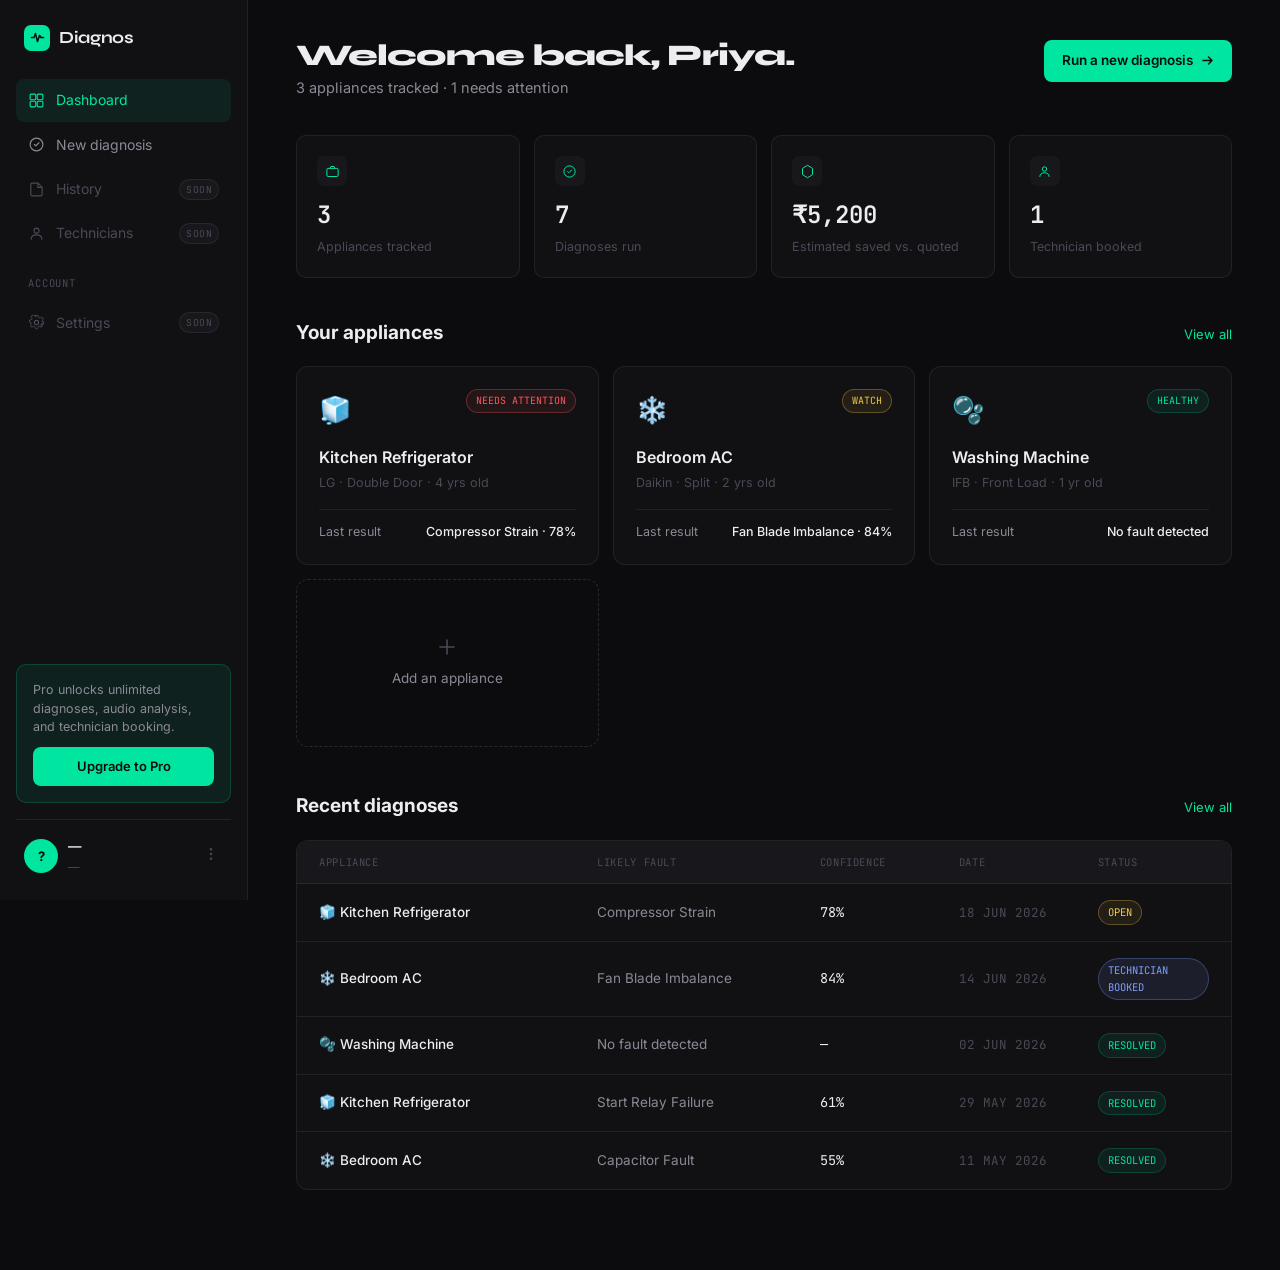
==== dashboard.html @ 05e7fd40 "Initial Commit" ====
<!DOCTYPE html>
<html lang="en">
<head>
<meta charset="UTF-8">
<meta name="viewport" content="width=device-width, initial-scale=1.0">
<title>Dashboard — Diagnos</title>
<link rel="preconnect" href="https://fonts.googleapis.com">
<link rel="preconnect" href="https://fonts.gstatic.com" crossorigin>
<link href="https://fonts.googleapis.com/css2?family=Syne:wght@600;700;800&family=Inter:wght@400;500;600&family=JetBrains+Mono:wght@400;500&display=swap" rel="stylesheet">
<style>
:root {
  --bg:        #0C0C0E;
  --surface:   #111114;
  --surface-2: #18181C;
  --border:    rgba(255,255,255,0.07);
  --border-2:  rgba(255,255,255,0.12);
  --text:      #EDEDF0;
  --muted:     #8A8A96;
  --dim:       #4A4A56;
  --accent:    #00E5A0;
  --accent-dim:#00E5A014;
  --accent-bdr:#00E5A030;
  --red:       #FF5757;
  --red-dim:   #FF575714;
  --yellow:    #F5C842;
  --yellow-dim:#F5C84214;
  --ff-display: 'Syne', sans-serif;
  --ff-body:    'Inter', sans-serif;
  --ff-mono:    'JetBrains Mono', monospace;
  --ease: cubic-bezier(0.16, 1, 0.3, 1);
}
*, *::before, *::after { margin: 0; padding: 0; box-sizing: border-box; }
body {
  background: var(--bg);
  color: var(--text);
  font-family: var(--ff-body);
  font-size: 16px;
  line-height: 1.6;
  -webkit-font-smoothing: antialiased;
}
a { color: inherit; text-decoration: none; }
button { cursor: pointer; font-family: inherit; border: none; background: none; }

:focus-visible { outline: 2px solid var(--accent); outline-offset: 3px; border-radius: 4px; }

.display { font-family: var(--ff-display); font-weight: 800; letter-spacing: -0.03em; line-height: 1.0; }
.mono { font-family: var(--ff-mono); }

.btn {
  display: inline-flex; align-items: center; gap: 8px;
  padding: 10px 18px; border-radius: 8px; font-size: 13.5px; font-weight: 600;
  transition: all 0.18s ease; white-space: nowrap;
}
.btn svg { flex-shrink: 0; transition: transform 0.18s ease; }
.btn:hover svg { transform: translateX(2px); }
.btn-primary { background: var(--accent); color: #060E09; }
.btn-primary:hover { background: #19FFAD; transform: translateY(-1px); box-shadow: 0 6px 24px rgba(0,229,160,0.28); }
.btn-secondary { background: transparent; color: var(--muted); border: 1px solid var(--border-2); }
.btn-secondary:hover { color: var(--text); border-color: rgba(255,255,255,0.22); }
.btn-ghost { color: var(--muted); padding: 8px 10px; }
.btn-ghost:hover { color: var(--text); }

/* ─── APP SHELL ──────────────────────────────────────────── */
.shell { display: flex; min-height: 100vh; }

.sidebar {
  width: 248px;
  flex-shrink: 0;
  background: var(--surface);
  border-right: 1px solid var(--border);
  display: flex;
  flex-direction: column;
  position: fixed;
  top: 0; bottom: 0; left: 0;
  padding: 24px 16px;
}

.sb-logo {
  display: flex; align-items: center; gap: 9px;
  font-family: var(--ff-display); font-size: 17px; font-weight: 700; letter-spacing: -0.02em;
  padding: 0 8px 28px;
}
.sb-logo-mark { width: 26px; height: 26px; background: var(--accent); border-radius: 7px; display: flex; align-items: center; justify-content: center; }
.sb-logo-mark svg { width: 15px; height: 15px; }

.sb-nav { display: flex; flex-direction: column; gap: 2px; flex: 1; }
.sb-link {
  display: flex; align-items: center; gap: 11px;
  padding: 10px 12px; border-radius: 8px;
  font-size: 14px; color: var(--muted);
  transition: background 0.15s ease, color 0.15s ease;
}
.sb-link svg { width: 17px; height: 17px; flex-shrink: 0; }
.sb-link:hover { background: var(--surface-2); color: var(--text); }
.sb-link.active { background: var(--accent-dim); color: var(--accent); }
.sb-link.disabled {
  color: var(--dim);
  cursor: default;
  pointer-events: none;
}
.sb-link.disabled:hover { background: none; color: var(--dim); }
.sb-link-soon {
  font-family: var(--ff-mono);
  font-size: 9.5px;
  letter-spacing: 0.05em;
  color: var(--dim);
  background: var(--surface-2);
  border: 1px solid var(--border);
  padding: 2px 6px;
  border-radius: 100px;
  margin-left: auto;
}

.sb-section-label {
  font-family: var(--ff-mono); font-size: 10.5px; letter-spacing: 0.08em; text-transform: uppercase;
  color: var(--dim); padding: 18px 12px 8px;
}

.sb-cta {
  background: var(--accent-dim);
  border: 1px solid var(--accent-bdr);
  border-radius: 10px;
  padding: 16px;
  margin-top: 12px;
}
.sb-cta p { font-size: 12.5px; color: var(--muted); margin-bottom: 10px; line-height: 1.5; }
.sb-cta .btn { width: 100%; justify-content: center; padding: 9px; font-size: 13px; }

.sb-user {
  display: flex; align-items: center; gap: 10px;
  padding: 12px 8px 0;
  border-top: 1px solid var(--border);
  margin-top: 16px;
  padding-top: 16px;
}
.sb-avatar {
  width: 34px; height: 34px; border-radius: 50%; background: var(--accent);
  display: flex; align-items: center; justify-content: center;
  font-size: 13px; font-weight: 700; color: #060E09; flex-shrink: 0;
}
.sb-user-name { font-size: 13.5px; font-weight: 600; }
.sb-user-email { font-size: 11.5px; color: var(--dim); }
.sb-user-menu-wrap { position: relative; margin-left: auto; }
.sb-user-menu-btn { color: var(--dim); padding: 4px; border-radius: 6px; transition: background 0.15s ease, color 0.15s ease; }
.sb-user-menu-btn:hover { background: var(--surface-2); color: var(--text); }

.sb-user-menu {
  position: absolute;
  bottom: calc(100% + 8px);
  right: 0;
  min-width: 160px;
  background: var(--surface-2);
  border: 1px solid var(--border-2);
  border-radius: 10px;
  padding: 6px;
  box-shadow: 0 12px 32px rgba(0,0,0,0.4);
  display: none;
  flex-direction: column;
  gap: 2px;
  z-index: 60;
}
.sb-user-menu.open { display: flex; }

.sb-user-menu-item {
  display: flex;
  align-items: center;
  width: 100%;
  text-align: left;
  font-size: 13.5px;
  color: var(--text);
  padding: 9px 10px;
  border-radius: 7px;
  transition: background 0.15s ease;
}
.sb-user-menu-item:not(.disabled):hover { background: var(--surface); }
.sb-user-menu-item.disabled {
  color: var(--dim);
  cursor: default;
  pointer-events: none;
}

/* ─── MAIN CONTENT ───────────────────────────────────────── */
.main {
  margin-left: 248px;
  flex: 1;
  padding: 40px 48px 80px;
  max-width: 1180px;
}

.page-head {
  display: flex;
  justify-content: space-between;
  align-items: flex-start;
  margin-bottom: 36px;
  flex-wrap: wrap;
  gap: 16px;
}
.page-head h1 { font-size: 30px; margin-bottom: 6px; }
.page-head p { font-size: 14.5px; color: var(--muted); }

/* ─── STATS ROW ──────────────────────────────────────────── */
.stat-row {
  display: grid;
  grid-template-columns: repeat(4, 1fr);
  gap: 14px;
  margin-bottom: 40px;
}
.stat-card {
  background: var(--surface);
  border: 1px solid var(--border);
  border-radius: 10px;
  padding: 20px;
}
.stat-card-top { display: flex; justify-content: space-between; align-items: center; margin-bottom: 10px; }
.stat-card-icon { width: 30px; height: 30px; border-radius: 7px; background: var(--surface-2); display: flex; align-items: center; justify-content: center; color: var(--accent); }
.stat-num { font-family: var(--ff-mono); font-size: 24px; font-weight: 600; }
.stat-label { font-size: 12.5px; color: var(--dim); margin-top: 2px; }

/* ─── SECTION ─────────────────────────────────────────────── */
.section-row { display: flex; justify-content: space-between; align-items: baseline; margin-bottom: 18px; }
.section-row h2 { font-size: 19px; font-weight: 700; }
.section-link { font-size: 13px; color: var(--accent); }
.section-link:hover { text-decoration: underline; }

.appliance-grid {
  display: grid;
  grid-template-columns: repeat(3, 1fr);
  gap: 14px;
  margin-bottom: 44px;
}

.appliance-card {
  background: var(--surface);
  border: 1px solid var(--border);
  border-radius: 12px;
  padding: 22px;
  transition: border-color 0.18s ease, transform 0.18s ease;
  cursor: pointer;
}
.appliance-card:hover { border-color: var(--border-2); transform: translateY(-2px); }

.appliance-card-top { display: flex; justify-content: space-between; align-items: flex-start; margin-bottom: 14px; }
.appliance-icon { font-size: 26px; }
.health-pill {
  font-family: var(--ff-mono);
  font-size: 10px;
  padding: 3px 9px;
  border-radius: 100px;
  white-space: nowrap;
}
.health-good { background: var(--accent-dim); color: var(--accent); border: 1px solid var(--accent-bdr); }
.health-watch { background: var(--yellow-dim); color: var(--yellow); border: 1px solid rgba(245,200,66,0.3); }
.health-attn { background: var(--red-dim); color: var(--red); border: 1px solid rgba(255,87,87,0.3); }

.appliance-name { font-size: 16px; font-weight: 600; margin-bottom: 3px; }
.appliance-meta { font-size: 12.5px; color: var(--dim); margin-bottom: 16px; }

.appliance-last {
  font-size: 12.5px;
  color: var(--muted);
  border-top: 1px solid var(--border);
  padding-top: 12px;
  display: flex;
  justify-content: space-between;
}
.appliance-last strong { color: var(--text); font-weight: 500; }

.add-appliance-card {
  background: transparent;
  border: 1.5px dashed var(--border-2);
  border-radius: 12px;
  padding: 22px;
  display: flex;
  flex-direction: column;
  align-items: center;
  justify-content: center;
  text-align: center;
  gap: 10px;
  min-height: 168px;
  transition: border-color 0.18s ease, background 0.18s ease;
}
.add-appliance-card:hover { border-color: var(--accent-bdr); background: var(--accent-dim); }
.add-appliance-card svg { color: var(--dim); }
.add-appliance-card:hover svg { color: var(--accent); }
.add-appliance-card span { font-size: 13.5px; color: var(--muted); }

/* ─── HISTORY TABLE ──────────────────────────────────────── */
.history-table {
  background: var(--surface);
  border: 1px solid var(--border);
  border-radius: 12px;
  overflow: hidden;
}
.history-row {
  display: grid;
  grid-template-columns: 2fr 1.6fr 1fr 1fr 0.8fr;
  align-items: center;
  padding: 16px 22px;
  border-bottom: 1px solid var(--border);
  font-size: 13.5px;
  transition: background 0.15s ease;
}
.history-row:last-child { border-bottom: none; }
.history-row.head {
  font-family: var(--ff-mono);
  font-size: 10.5px;
  letter-spacing: 0.06em;
  text-transform: uppercase;
  color: var(--dim);
  background: var(--surface-2);
  padding: 13px 22px;
}
.history-row:not(.head):hover { background: var(--surface-2); }

.hist-appliance { display: flex; align-items: center; gap: 10px; font-weight: 500; }
.hist-fault { color: var(--muted); }
.hist-conf { font-family: var(--ff-mono); color: var(--text); }
.hist-date { color: var(--dim); font-family: var(--ff-mono); font-size: 12.5px; }
.hist-status {
  font-family: var(--ff-mono);
  font-size: 10.5px;
  padding: 3px 9px;
  border-radius: 100px;
  width: fit-content;
}
.status-resolved { background: var(--accent-dim); color: var(--accent); border: 1px solid var(--accent-bdr); }
.status-booked { background: rgba(124,158,255,0.1); color: #7C9EFF; border: 1px solid rgba(124,158,255,0.3); }
.status-open { background: var(--yellow-dim); color: var(--yellow); border: 1px solid rgba(245,200,66,0.3); }

@media (max-width: 1000px) {
  .stat-row { grid-template-columns: repeat(2, 1fr); }
  .appliance-grid { grid-template-columns: repeat(2, 1fr); }
}
@media (max-width: 760px) {
  .sidebar { display: none; }
  .main { margin-left: 0; padding: 28px 20px 60px; }
  .stat-row { grid-template-columns: 1fr 1fr; }
  .appliance-grid { grid-template-columns: 1fr; }
  .history-row { grid-template-columns: 1.6fr 1fr 0.8fr; }
  .history-row .hist-conf, .history-row .hist-date { display: none; }
}
</style>
</head>
<body>
<script src="auth.js"></script>
<script>DiagnosAuth.requireSignIn('dashboard.html');</script>

<div class="shell">

  <aside class="sidebar">
    <div class="sb-logo">
      <div class="sb-logo-mark" aria-hidden="true">
        <svg viewBox="0 0 22 22" fill="none"><path d="M2 11L6 11L8 5L11 17L14 8L16 11L20 11" stroke="#060E09" stroke-width="2.2" stroke-linecap="round" stroke-linejoin="round"/></svg>
      </div>
      Diagnos
    </div>

    <nav class="sb-nav">
      <a href="dashboard.html" class="sb-link active">
        <svg viewBox="0 0 24 24" fill="none"><rect x="3" y="3" width="8" height="8" rx="1.5" stroke="currentColor" stroke-width="1.6"/><rect x="13" y="3" width="8" height="8" rx="1.5" stroke="currentColor" stroke-width="1.6"/><rect x="3" y="13" width="8" height="8" rx="1.5" stroke="currentColor" stroke-width="1.6"/><rect x="13" y="13" width="8" height="8" rx="1.5" stroke="currentColor" stroke-width="1.6"/></svg>
        Dashboard
      </a>
      <a href="diagnosis.html" class="sb-link">
        <svg viewBox="0 0 24 24" fill="none"><path d="M9 12L11 14L15.5 9.5" stroke="currentColor" stroke-width="1.6" stroke-linecap="round" stroke-linejoin="round"/><circle cx="12" cy="12" r="9" stroke="currentColor" stroke-width="1.6"/></svg>
        New diagnosis
      </a>
      <span class="sb-link disabled" aria-disabled="true">
        <svg viewBox="0 0 24 24" fill="none"><path d="M4 19V5a2 2 0 0 1 2-2h8l6 6v10a2 2 0 0 1-2 2H6a2 2 0 0 1-2-2Z" stroke="currentColor" stroke-width="1.6"/><path d="M14 3v6h6" stroke="currentColor" stroke-width="1.6"/></svg>
        History
        <span class="sb-link-soon">SOON</span>
      </span>
      <span class="sb-link disabled" aria-disabled="true">
        <svg viewBox="0 0 24 24" fill="none"><circle cx="12" cy="8" r="3.5" stroke="currentColor" stroke-width="1.6"/><path d="M4.5 20c0-3.5 3-6 7.5-6s7.5 2.5 7.5 6" stroke="currentColor" stroke-width="1.6" stroke-linecap="round"/></svg>
        Technicians
        <span class="sb-link-soon">SOON</span>
      </span>

      <div class="sb-section-label">Account</div>
      <span class="sb-link disabled" aria-disabled="true">
        <svg viewBox="0 0 24 24" fill="none"><circle cx="12" cy="12" r="3" stroke="currentColor" stroke-width="1.6"/><path d="M19.4 13a1.65 1.65 0 0 0 .33 1.82l.06.06a2 2 0 1 1-2.83 2.83l-.06-.06a1.65 1.65 0 0 0-1.82-.33 1.65 1.65 0 0 0-1 1.51V19a2 2 0 1 1-4 0v-.09a1.65 1.65 0 0 0-1.08-1.51 1.65 1.65 0 0 0-1.82.33l-.06.06a2 2 0 1 1-2.83-2.83l.06-.06a1.65 1.65 0 0 0 .33-1.82 1.65 1.65 0 0 0-1.51-1H4a2 2 0 1 1 0-4h.09a1.65 1.65 0 0 0 1.51-1.08 1.65 1.65 0 0 0-.33-1.82l-.06-.06a2 2 0 1 1 2.83-2.83l.06.06a1.65 1.65 0 0 0 1.82.33H10a1.65 1.65 0 0 0 1-1.51V4a2 2 0 1 1 4 0v.09a1.65 1.65 0 0 0 1 1.51 1.65 1.65 0 0 0 1.82-.33l.06-.06a2 2 0 1 1 2.83 2.83l-.06.06a1.65 1.65 0 0 0-.33 1.82V10a1.65 1.65 0 0 0 1.51 1H20a2 2 0 1 1 0 4h-.09a1.65 1.65 0 0 0-1.51 1Z" stroke="currentColor" stroke-width="1.4"/></svg>
        Settings
        <span class="sb-link-soon">SOON</span>
      </span>
    </nav>

    <div class="sb-cta">
      <p>Pro unlocks unlimited diagnoses, audio analysis, and technician booking.</p>
      <a href="index.html#pricing" class="btn btn-primary">Upgrade to Pro</a>
    </div>

    <div class="sb-user">
      <div class="sb-avatar" id="sbAvatar">?</div>
      <div>
        <div class="sb-user-name" id="sbUserName">—</div>
        <div class="sb-user-email" id="sbUserEmail">—</div>
      </div>
      <div class="sb-user-menu-wrap">
        <button class="sb-user-menu-btn" id="userMenuBtn" aria-label="Account menu" aria-expanded="false" aria-haspopup="true">
          <svg width="16" height="16" viewBox="0 0 16 16" fill="none"><circle cx="8" cy="3.2" r="1.2" fill="currentColor"/><circle cx="8" cy="8" r="1.2" fill="currentColor"/><circle cx="8" cy="12.8" r="1.2" fill="currentColor"/></svg>
        </button>
        <div class="sb-user-menu" id="userMenu" role="menu">
          <span class="sb-user-menu-item disabled" role="menuitem" aria-disabled="true">
            Settings
            <span class="sb-link-soon">SOON</span>
          </span>
          <button type="button" class="sb-user-menu-item" id="signOutBtn" role="menuitem">Sign out</button>
        </div>
      </div>
    </div>
  </aside>

  <main class="main">

    <div class="page-head">
      <div>
        <h1 class="display">Welcome back, Priya.</h1>
        <p>3 appliances tracked · 1 needs attention</p>
      </div>
      <a href="diagnosis.html" class="btn btn-primary">
        Run a new diagnosis
        <svg width="13" height="13" viewBox="0 0 13 13" fill="none" aria-hidden="true"><path d="M2 6.5H11M11 6.5L7.5 3M11 6.5L7.5 10" stroke="currentColor" stroke-width="1.5" stroke-linecap="round" stroke-linejoin="round"/></svg>
      </a>
    </div>

    <div class="stat-row">
      <div class="stat-card">
        <div class="stat-card-top">
          <div class="stat-card-icon">
            <svg width="15" height="15" viewBox="0 0 24 24" fill="none"><rect x="3" y="7" width="18" height="13" rx="2" stroke="currentColor" stroke-width="1.6"/><path d="M8 7L9.5 4H14.5L16 7" stroke="currentColor" stroke-width="1.6" stroke-linecap="round"/></svg>
          </div>
        </div>
        <div class="stat-num mono">3</div>
        <div class="stat-label">Appliances tracked</div>
      </div>
      <div class="stat-card">
        <div class="stat-card-top">
          <div class="stat-card-icon">
            <svg width="15" height="15" viewBox="0 0 24 24" fill="none"><path d="M9 12L11 14L15.5 9.5" stroke="currentColor" stroke-width="1.6" stroke-linecap="round" stroke-linejoin="round"/><circle cx="12" cy="12" r="9" stroke="currentColor" stroke-width="1.6"/></svg>
          </div>
        </div>
        <div class="stat-num mono">7</div>
        <div class="stat-label">Diagnoses run</div>
      </div>
      <div class="stat-card">
        <div class="stat-card-top">
          <div class="stat-card-icon">
            <svg width="15" height="15" viewBox="0 0 24 24" fill="none"><path d="M12 2L4 7v10l8 5 8-5V7l-8-5Z" stroke="currentColor" stroke-width="1.6" stroke-linejoin="round"/></svg>
          </div>
        </div>
        <div class="stat-num mono">₹5,200</div>
        <div class="stat-label">Estimated saved vs. quoted</div>
      </div>
      <div class="stat-card">
        <div class="stat-card-top">
          <div class="stat-card-icon">
            <svg width="15" height="15" viewBox="0 0 24 24" fill="none"><circle cx="12" cy="8" r="3.5" stroke="currentColor" stroke-width="1.6"/><path d="M4.5 20c0-3.5 3-6 7.5-6s7.5 2.5 7.5 6" stroke="currentColor" stroke-width="1.6" stroke-linecap="round"/></svg>
          </div>
        </div>
        <div class="stat-num mono">1</div>
        <div class="stat-label">Technician booked</div>
      </div>
    </div>

    <div class="section-row">
      <h2>Your appliances</h2>
      <a href="#" class="section-link">View all</a>
    </div>
    <div class="appliance-grid">

      <div class="appliance-card" data-link="diagnosis.html">
        <div class="appliance-card-top">
          <span class="appliance-icon">🧊</span>
          <span class="health-pill health-attn">NEEDS ATTENTION</span>
        </div>
        <div class="appliance-name">Kitchen Refrigerator</div>
        <div class="appliance-meta">LG · Double Door · 4 yrs old</div>
        <div class="appliance-last">
          <span>Last result</span>
          <strong>Compressor Strain · 78%</strong>
        </div>
      </div>

      <div class="appliance-card" data-link="diagnosis.html">
        <div class="appliance-card-top">
          <span class="appliance-icon">❄️</span>
          <span class="health-pill health-watch">WATCH</span>
        </div>
        <div class="appliance-name">Bedroom AC</div>
        <div class="appliance-meta">Daikin · Split · 2 yrs old</div>
        <div class="appliance-last">
          <span>Last result</span>
          <strong>Fan Blade Imbalance · 84%</strong>
        </div>
      </div>

      <div class="appliance-card" data-link="diagnosis.html">
        <div class="appliance-card-top">
          <span class="appliance-icon">🫧</span>
          <span class="health-pill health-good">HEALTHY</span>
        </div>
        <div class="appliance-name">Washing Machine</div>
        <div class="appliance-meta">IFB · Front Load · 1 yr old</div>
        <div class="appliance-last">
          <span>Last result</span>
          <strong>No fault detected</strong>
        </div>
      </div>

      <a href="diagnosis.html" class="add-appliance-card" style="text-decoration:none;">
        <svg width="22" height="22" viewBox="0 0 22 22" fill="none"><path d="M11 4V18M4 11H18" stroke="currentColor" stroke-width="1.6" stroke-linecap="round"/></svg>
        <span>Add an appliance</span>
      </a>

    </div>

    <div class="section-row">
      <h2>Recent diagnoses</h2>
      <a href="#" class="section-link">View all</a>
    </div>

    <div class="history-table">
      <div class="history-row head">
        <span>Appliance</span>
        <span>Likely fault</span>
        <span>Confidence</span>
        <span>Date</span>
        <span>Status</span>
      </div>

      <div class="history-row">
        <span class="hist-appliance">🧊 Kitchen Refrigerator</span>
        <span class="hist-fault">Compressor Strain</span>
        <span class="hist-conf">78%</span>
        <span class="hist-date">18 JUN 2026</span>
        <span class="hist-status status-open">OPEN</span>
      </div>
      <div class="history-row">
        <span class="hist-appliance">❄️ Bedroom AC</span>
        <span class="hist-fault">Fan Blade Imbalance</span>
        <span class="hist-conf">84%</span>
        <span class="hist-date">14 JUN 2026</span>
        <span class="hist-status status-booked">TECHNICIAN BOOKED</span>
      </div>
      <div class="history-row">
        <span class="hist-appliance">🫧 Washing Machine</span>
        <span class="hist-fault">No fault detected</span>
        <span class="hist-conf">—</span>
        <span class="hist-date">02 JUN 2026</span>
        <span class="hist-status status-resolved">RESOLVED</span>
      </div>
      <div class="history-row">
        <span class="hist-appliance">🧊 Kitchen Refrigerator</span>
        <span class="hist-fault">Start Relay Failure</span>
        <span class="hist-conf">61%</span>
        <span class="hist-date">29 MAY 2026</span>
        <span class="hist-status status-resolved">RESOLVED</span>
      </div>
      <div class="history-row">
        <span class="hist-appliance">❄️ Bedroom AC</span>
        <span class="hist-fault">Capacitor Fault</span>
        <span class="hist-conf">55%</span>
        <span class="hist-date">11 MAY 2026</span>
        <span class="hist-status status-resolved">RESOLVED</span>
      </div>
    </div>

  </main>

</div>

<script>
'use strict';
document.querySelectorAll('.appliance-card[data-link]').forEach(card => {
  card.addEventListener('click', () => { window.location.href = card.dataset.link; });
});

// Account menu dropdown
const userMenuBtn = document.getElementById('userMenuBtn');
const userMenu = document.getElementById('userMenu');

function closeUserMenu() {
  userMenu.classList.remove('open');
  userMenuBtn.setAttribute('aria-expanded', 'false');
}

userMenuBtn.addEventListener('click', (e) => {
  e.stopPropagation();
  const isOpen = userMenu.classList.toggle('open');
  userMenuBtn.setAttribute('aria-expanded', isOpen ? 'true' : 'false');
});

document.addEventListener('click', (e) => {
  if (!userMenu.contains(e.target) && e.target !== userMenuBtn) {
    closeUserMenu();
  }
});

document.addEventListener('keydown', (e) => {
  if (e.key === 'Escape') closeUserMenu();
});

document.getElementById('signOutBtn').addEventListener('click', () => {
  DiagnosAuth.signOut();
  window.location.href = 'index.html';
});

// Populate the sidebar with the actual signed-in user (requireSignIn above
// already guarantees we have a token; this just reads the cached user info
// saved at sign-in time, so no extra API call is needed here).
(function populateUserInfo() {
  const user = DiagnosAuth.getUser();
  if (!user) return;
  const initials = (user.name || '?')
    .split(' ')
    .map(part => part[0])
    .join('')
    .slice(0, 2)
    .toUpperCase();
  document.getElementById('sbAvatar').textContent = initials || '?';
  document.getElementById('sbUserName').textContent = user.name || 'Account';
  document.getElementById('sbUserEmail').textContent = user.email || '';
})();
</script>

</body>
</html>
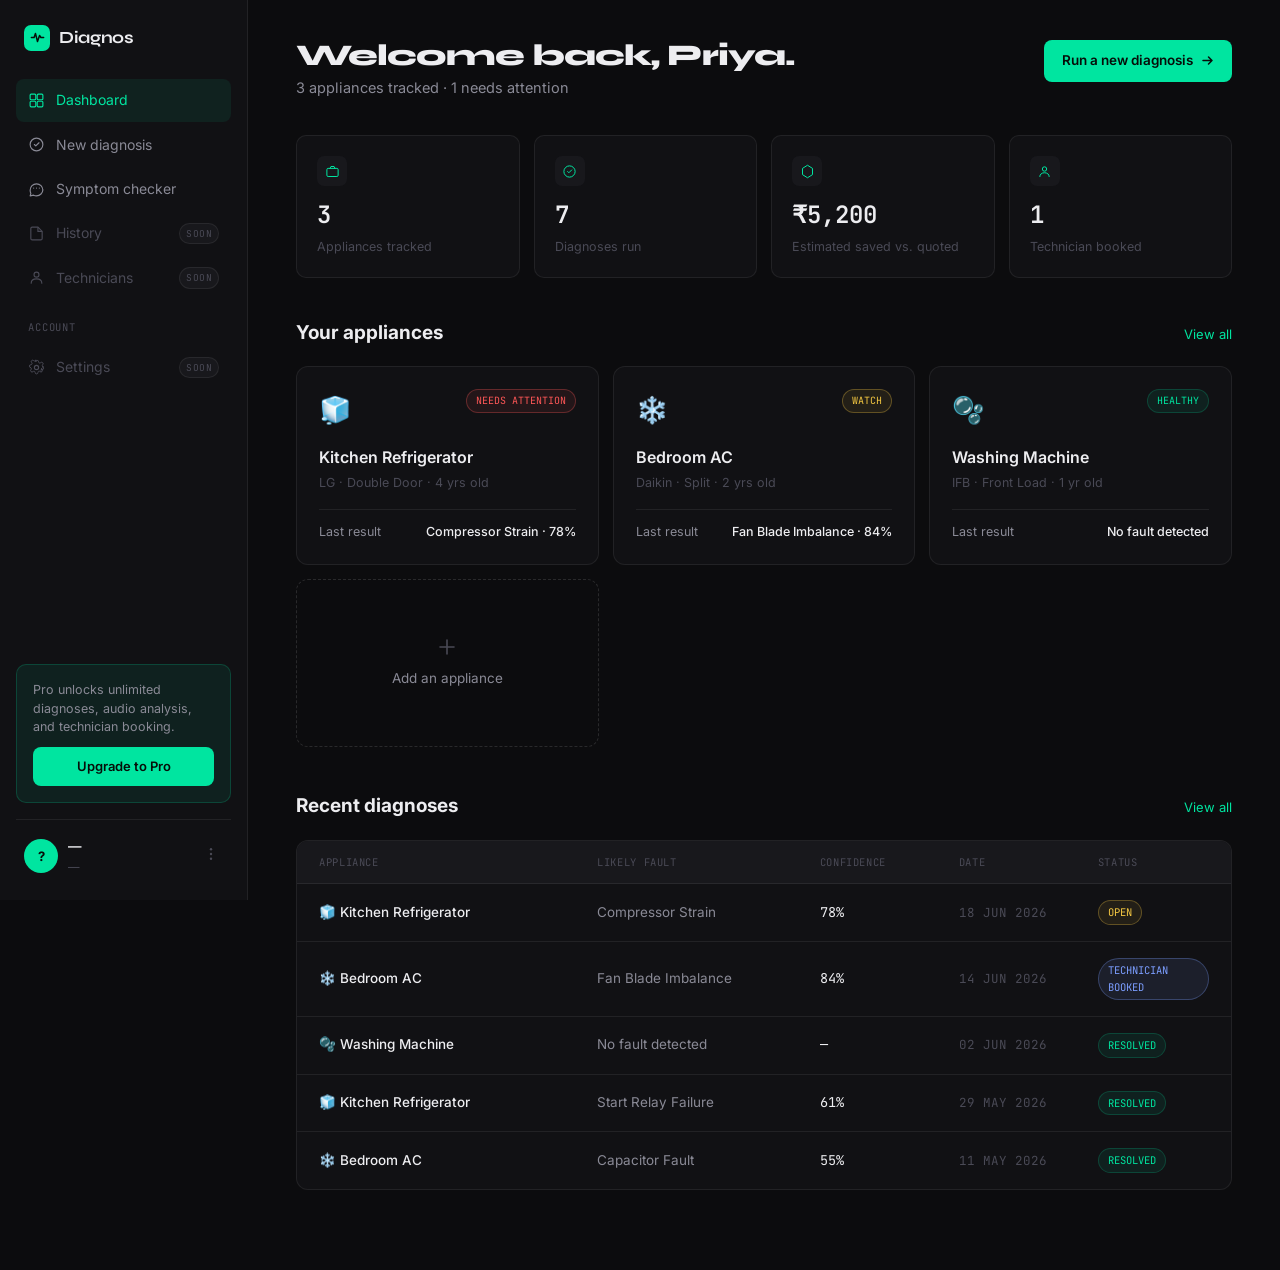
==== commit b373c24f: "symptom checker functionality added" ====
--- a/dashboard.html
+++ b/dashboard.html
@@ -364,6 +364,10 @@
         <svg viewBox="0 0 24 24" fill="none"><path d="M9 12L11 14L15.5 9.5" stroke="currentColor" stroke-width="1.6" stroke-linecap="round" stroke-linejoin="round"/><circle cx="12" cy="12" r="9" stroke="currentColor" stroke-width="1.6"/></svg>
         New diagnosis
       </a>
+      <a href="symptom-checker.html" class="sb-link">
+        <svg viewBox="0 0 24 24" fill="none"><path d="M8 10h.01M12 10h.01M16 10h.01M21 12c0 4.97-4.03 9-9 9-1.5 0-2.91-.37-4.15-1.02L3 21l1.05-3.5C3.38 16.2 3 14.65 3 13c0-4.97 4.03-9 9-9s9 4.03 9 9Z" stroke="currentColor" stroke-width="1.6" stroke-linecap="round" stroke-linejoin="round"/></svg>
+        Symptom checker
+      </a>
       <span class="sb-link disabled" aria-disabled="true">
         <svg viewBox="0 0 24 24" fill="none"><path d="M4 19V5a2 2 0 0 1 2-2h8l6 6v10a2 2 0 0 1-2 2H6a2 2 0 0 1-2-2Z" stroke="currentColor" stroke-width="1.6"/><path d="M14 3v6h6" stroke="currentColor" stroke-width="1.6"/></svg>
         History
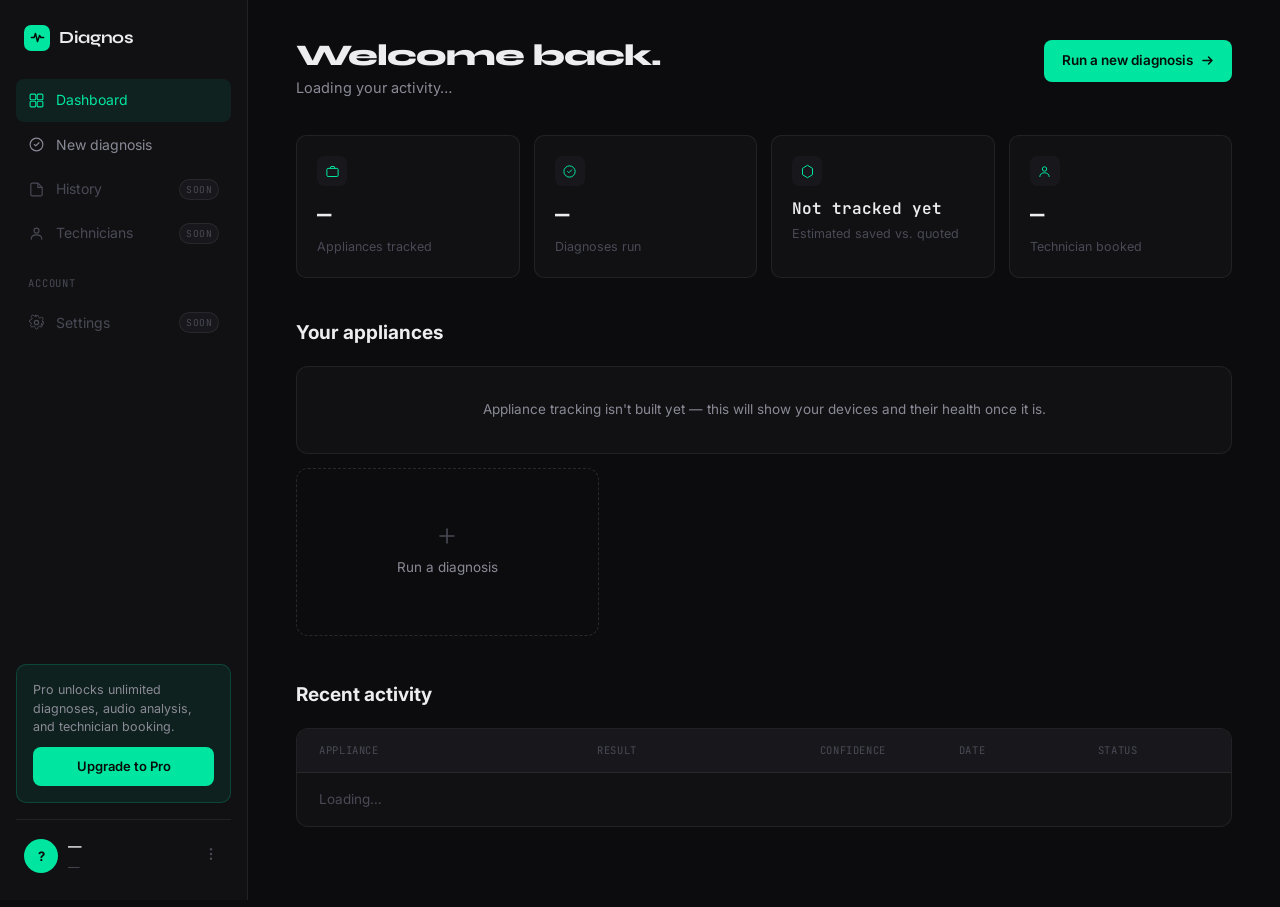
==== commit 4bf93d40: "fake data replaced with real wired dataa" ====
--- a/dashboard.html
+++ b/dashboard.html
@@ -364,10 +364,6 @@
         <svg viewBox="0 0 24 24" fill="none"><path d="M9 12L11 14L15.5 9.5" stroke="currentColor" stroke-width="1.6" stroke-linecap="round" stroke-linejoin="round"/><circle cx="12" cy="12" r="9" stroke="currentColor" stroke-width="1.6"/></svg>
         New diagnosis
       </a>
-      <a href="symptom-checker.html" class="sb-link">
-        <svg viewBox="0 0 24 24" fill="none"><path d="M8 10h.01M12 10h.01M16 10h.01M21 12c0 4.97-4.03 9-9 9-1.5 0-2.91-.37-4.15-1.02L3 21l1.05-3.5C3.38 16.2 3 14.65 3 13c0-4.97 4.03-9 9-9s9 4.03 9 9Z" stroke="currentColor" stroke-width="1.6" stroke-linecap="round" stroke-linejoin="round"/></svg>
-        Symptom checker
-      </a>
       <span class="sb-link disabled" aria-disabled="true">
         <svg viewBox="0 0 24 24" fill="none"><path d="M4 19V5a2 2 0 0 1 2-2h8l6 6v10a2 2 0 0 1-2 2H6a2 2 0 0 1-2-2Z" stroke="currentColor" stroke-width="1.6"/><path d="M14 3v6h6" stroke="currentColor" stroke-width="1.6"/></svg>
         History
@@ -417,8 +413,8 @@
 
     <div class="page-head">
       <div>
-        <h1 class="display">Welcome back, Priya.</h1>
-        <p>3 appliances tracked · 1 needs attention</p>
+        <h1 class="display" id="dashGreeting">Welcome back.</h1>
+        <p id="dashSubline">Loading your activity…</p>
       </div>
       <a href="diagnosis.html" class="btn btn-primary">
         Run a new diagnosis
@@ -433,7 +429,7 @@
             <svg width="15" height="15" viewBox="0 0 24 24" fill="none"><rect x="3" y="7" width="18" height="13" rx="2" stroke="currentColor" stroke-width="1.6"/><path d="M8 7L9.5 4H14.5L16 7" stroke="currentColor" stroke-width="1.6" stroke-linecap="round"/></svg>
           </div>
         </div>
-        <div class="stat-num mono">3</div>
+        <div class="stat-num mono" id="statAppliances">—</div>
         <div class="stat-label">Appliances tracked</div>
       </div>
       <div class="stat-card">
@@ -442,7 +438,7 @@
             <svg width="15" height="15" viewBox="0 0 24 24" fill="none"><path d="M9 12L11 14L15.5 9.5" stroke="currentColor" stroke-width="1.6" stroke-linecap="round" stroke-linejoin="round"/><circle cx="12" cy="12" r="9" stroke="currentColor" stroke-width="1.6"/></svg>
           </div>
         </div>
-        <div class="stat-num mono">7</div>
+        <div class="stat-num mono" id="statDiagnoses">—</div>
         <div class="stat-label">Diagnoses run</div>
       </div>
       <div class="stat-card">
@@ -451,7 +447,7 @@
             <svg width="15" height="15" viewBox="0 0 24 24" fill="none"><path d="M12 2L4 7v10l8 5 8-5V7l-8-5Z" stroke="currentColor" stroke-width="1.6" stroke-linejoin="round"/></svg>
           </div>
         </div>
-        <div class="stat-num mono">₹5,200</div>
+        <div class="stat-num mono" id="statSaved" style="font-size:16px;">Not tracked yet</div>
         <div class="stat-label">Estimated saved vs. quoted</div>
       </div>
       <div class="stat-card">
@@ -460,111 +456,43 @@
             <svg width="15" height="15" viewBox="0 0 24 24" fill="none"><circle cx="12" cy="8" r="3.5" stroke="currentColor" stroke-width="1.6"/><path d="M4.5 20c0-3.5 3-6 7.5-6s7.5 2.5 7.5 6" stroke="currentColor" stroke-width="1.6" stroke-linecap="round"/></svg>
           </div>
         </div>
-        <div class="stat-num mono">1</div>
+        <div class="stat-num mono" id="statBooked">—</div>
         <div class="stat-label">Technician booked</div>
       </div>
     </div>
 
     <div class="section-row">
       <h2>Your appliances</h2>
-      <a href="#" class="section-link">View all</a>
-    </div>
-    <div class="appliance-grid">
-
-      <div class="appliance-card" data-link="diagnosis.html">
-        <div class="appliance-card-top">
-          <span class="appliance-icon">🧊</span>
-          <span class="health-pill health-attn">NEEDS ATTENTION</span>
-        </div>
-        <div class="appliance-name">Kitchen Refrigerator</div>
-        <div class="appliance-meta">LG · Double Door · 4 yrs old</div>
-        <div class="appliance-last">
-          <span>Last result</span>
-          <strong>Compressor Strain · 78%</strong>
-        </div>
-      </div>
-
-      <div class="appliance-card" data-link="diagnosis.html">
-        <div class="appliance-card-top">
-          <span class="appliance-icon">❄️</span>
-          <span class="health-pill health-watch">WATCH</span>
-        </div>
-        <div class="appliance-name">Bedroom AC</div>
-        <div class="appliance-meta">Daikin · Split · 2 yrs old</div>
-        <div class="appliance-last">
-          <span>Last result</span>
-          <strong>Fan Blade Imbalance · 84%</strong>
-        </div>
-      </div>
-
-      <div class="appliance-card" data-link="diagnosis.html">
-        <div class="appliance-card-top">
-          <span class="appliance-icon">🫧</span>
-          <span class="health-pill health-good">HEALTHY</span>
-        </div>
-        <div class="appliance-name">Washing Machine</div>
-        <div class="appliance-meta">IFB · Front Load · 1 yr old</div>
-        <div class="appliance-last">
-          <span>Last result</span>
-          <strong>No fault detected</strong>
-        </div>
-      </div>
-
+    </div>
+    <div class="appliance-grid" id="applianceGrid">
+      <!-- Appliance tracking (Module 4) doesn't exist yet, so this always
+           shows the empty state below until that module is built — never
+           fake cards. -->
+      <div style="grid-column:1/-1;background:var(--surface);border:1px solid var(--border);border-radius:12px;padding:32px;text-align:center;color:var(--muted);font-size:13.5px;">
+        Appliance tracking isn't built yet — this will show your devices and their health once it is.
+      </div>
       <a href="diagnosis.html" class="add-appliance-card" style="text-decoration:none;">
         <svg width="22" height="22" viewBox="0 0 22 22" fill="none"><path d="M11 4V18M4 11H18" stroke="currentColor" stroke-width="1.6" stroke-linecap="round"/></svg>
-        <span>Add an appliance</span>
+        <span>Run a diagnosis</span>
       </a>
-
     </div>
 
     <div class="section-row">
-      <h2>Recent diagnoses</h2>
-      <a href="#" class="section-link">View all</a>
-    </div>
-
-    <div class="history-table">
+      <h2>Recent activity</h2>
+    </div>
+
+    <div class="history-table" id="historyTable">
       <div class="history-row head">
         <span>Appliance</span>
-        <span>Likely fault</span>
+        <span>Result</span>
         <span>Confidence</span>
         <span>Date</span>
         <span>Status</span>
       </div>
-
-      <div class="history-row">
-        <span class="hist-appliance">🧊 Kitchen Refrigerator</span>
-        <span class="hist-fault">Compressor Strain</span>
-        <span class="hist-conf">78%</span>
-        <span class="hist-date">18 JUN 2026</span>
-        <span class="hist-status status-open">OPEN</span>
-      </div>
-      <div class="history-row">
-        <span class="hist-appliance">❄️ Bedroom AC</span>
-        <span class="hist-fault">Fan Blade Imbalance</span>
-        <span class="hist-conf">84%</span>
-        <span class="hist-date">14 JUN 2026</span>
-        <span class="hist-status status-booked">TECHNICIAN BOOKED</span>
-      </div>
-      <div class="history-row">
-        <span class="hist-appliance">🫧 Washing Machine</span>
-        <span class="hist-fault">No fault detected</span>
-        <span class="hist-conf">—</span>
-        <span class="hist-date">02 JUN 2026</span>
-        <span class="hist-status status-resolved">RESOLVED</span>
-      </div>
-      <div class="history-row">
-        <span class="hist-appliance">🧊 Kitchen Refrigerator</span>
-        <span class="hist-fault">Start Relay Failure</span>
-        <span class="hist-conf">61%</span>
-        <span class="hist-date">29 MAY 2026</span>
-        <span class="hist-status status-resolved">RESOLVED</span>
-      </div>
-      <div class="history-row">
-        <span class="hist-appliance">❄️ Bedroom AC</span>
-        <span class="hist-fault">Capacitor Fault</span>
-        <span class="hist-conf">55%</span>
-        <span class="hist-date">11 MAY 2026</span>
-        <span class="hist-status status-resolved">RESOLVED</span>
+      <div id="historyRows">
+        <div class="history-row">
+          <span style="color:var(--dim);">Loading…</span>
+        </div>
       </div>
     </div>
 
@@ -574,9 +502,20 @@
 
 <script>
 'use strict';
-document.querySelectorAll('.appliance-card[data-link]').forEach(card => {
-  card.addEventListener('click', () => { window.location.href = card.dataset.link; });
-});
+
+const API_BASE = 'http://127.0.0.1:8000';
+
+const APPLIANCE_META = {
+  fridge:   { icon: '🧊', name: 'Refrigerator' },
+  ac:       { icon: '❄️', name: 'Air Conditioner' },
+  washer:   { icon: '🫧', name: 'Washing Machine' },
+  purifier: { icon: '💨', name: 'Air Purifier' },
+  camera:   { icon: '📷', name: 'Security Camera' },
+};
+
+function applianceLabel(type) {
+  return APPLIANCE_META[type] || { icon: '🔧', name: type };
+}
 
 // Account menu dropdown
 const userMenuBtn = document.getElementById('userMenuBtn');
@@ -608,9 +547,21 @@
   window.location.href = 'index.html';
 });
 
-// Populate the sidebar with the actual signed-in user (requireSignIn above
-// already guarantees we have a token; this just reads the cached user info
-// saved at sign-in time, so no extra API call is needed here).
+function escapeHtml(str) {
+  const div = document.createElement('div');
+  div.textContent = str;
+  return div.innerHTML;
+}
+
+function formatDate(isoString) {
+  const d = new Date(isoString);
+  return d.toLocaleDateString('en-GB', { day: '2-digit', month: 'short', year: 'numeric' }).toUpperCase();
+}
+
+// Populate the sidebar AND the header greeting with the real signed-in
+// user (requireSignIn above already guarantees we have a token; this
+// reads the cached user info saved at sign-in time, so no extra API call
+// is needed just for the name).
 (function populateUserInfo() {
   const user = DiagnosAuth.getUser();
   if (!user) return;
@@ -623,7 +574,126 @@
   document.getElementById('sbAvatar').textContent = initials || '?';
   document.getElementById('sbUserName').textContent = user.name || 'Account';
   document.getElementById('sbUserEmail').textContent = user.email || '';
+
+  const firstName = (user.name || '').split(' ')[0] || 'there';
+  document.getElementById('dashGreeting').textContent = `Welcome back, ${firstName}.`;
 })();
+
+/* ─── REAL DASHBOARD DATA ───────────────────────────────────────────
+   Pulls from the two real sources that actually exist right now:
+   GET /diagnoses and GET /symptom-sessions. Appliance tracking (Module 4)
+   and technician bookings (Module 5) don't exist yet, so those stats
+   stay at an honest 0 / "not tracked yet" rather than showing anything
+   invented.
+*/
+async function loadDashboardData() {
+  const subline = document.getElementById('dashSubline');
+  const historyRows = document.getElementById('historyRows');
+
+  try {
+    const [diagRes, symRes] = await Promise.all([
+      DiagnosAuth.authFetch(`${API_BASE}/diagnoses`),
+      DiagnosAuth.authFetch(`${API_BASE}/symptom-sessions`),
+    ]);
+
+    if (!diagRes.ok || !symRes.ok) {
+      throw new Error('Could not load your activity right now.');
+    }
+
+    const diagnoses = await diagRes.json();
+    const sessions = await symRes.json();
+
+    // Stats
+    document.getElementById('statAppliances').textContent = '0';
+    document.getElementById('statDiagnoses').textContent = diagnoses.length + sessions.length;
+    document.getElementById('statBooked').textContent = '0';
+
+    subline.textContent = (diagnoses.length + sessions.length) > 0
+      ? `${diagnoses.length + sessions.length} diagnoses run so far.`
+      : `No diagnoses run yet — try one below.`;
+
+    // Merge diagnoses + symptom sessions into one activity feed
+    const combined = [];
+
+    diagnoses.forEach((d) => {
+      const meta = applianceLabel(d.appliance_type);
+      let resultLabel = 'Pending';
+      let confLabel = '—';
+      if (d.primary_fault) {
+        resultLabel = d.primary_fault.fault_name;
+        confLabel = `${d.primary_fault.confidence}%`;
+      } else if (d.status === 'pending') {
+        resultLabel = 'Awaiting analysis';
+      }
+      combined.push({
+        icon: meta.icon,
+        name: meta.name,
+        result: resultLabel,
+        confidence: confLabel,
+        date: d.created_at,
+        status: d.status,
+        statusLabel: d.status.toUpperCase(),
+      });
+    });
+
+    sessions.forEach((s) => {
+      const meta = applianceLabel(s.appliance_type);
+      let resultLabel = 'In progress';
+      let confLabel = '—';
+      if (s.status === 'completed' && s.result && s.result.length > 0) {
+        resultLabel = s.result[0].fault_name;
+        confLabel = `${s.result[0].confidence}%`;
+      }
+      combined.push({
+        icon: meta.icon,
+        name: meta.name,
+        result: resultLabel,
+        confidence: confLabel,
+        date: s.updated_at,
+        status: s.status,
+        statusLabel: s.status === 'completed' ? 'COMPLETED' : 'IN PROGRESS',
+      });
+    });
+
+    combined.sort((a, b) => new Date(b.date) - new Date(a.date));
+
+    if (combined.length === 0) {
+      historyRows.innerHTML = `
+        <div class="history-row">
+          <span style="color:var(--dim);grid-column:1/-1;">Nothing yet — run a diagnosis or try the symptom checker to see activity here.</span>
+        </div>
+      `;
+      return;
+    }
+
+    historyRows.innerHTML = '';
+    combined.forEach((item) => {
+      const row = document.createElement('div');
+      row.className = 'history-row';
+      row.innerHTML = `
+        <span class="hist-appliance">${item.icon} ${escapeHtml(item.name)}</span>
+        <span class="hist-fault">${escapeHtml(item.result)}</span>
+        <span class="hist-conf">${escapeHtml(item.confidence)}</span>
+        <span class="hist-date">${formatDate(item.date)}</span>
+        <span class="hist-status status-open">${escapeHtml(item.statusLabel)}</span>
+      `;
+      historyRows.appendChild(row);
+    });
+
+  } catch (err) {
+    subline.textContent = 'Could not load your activity.';
+    document.getElementById('statAppliances').textContent = '—';
+    document.getElementById('statDiagnoses').textContent = '—';
+    document.getElementById('statBooked').textContent = '—';
+    historyRows.innerHTML = `
+      <div class="history-row">
+        <span style="color:var(--red);grid-column:1/-1;">${escapeHtml(err.message || 'Something went wrong loading your activity.')}</span>
+      </div>
+    `;
+  }
+}
+
+loadDashboardData();
 </script>
 
 </body>
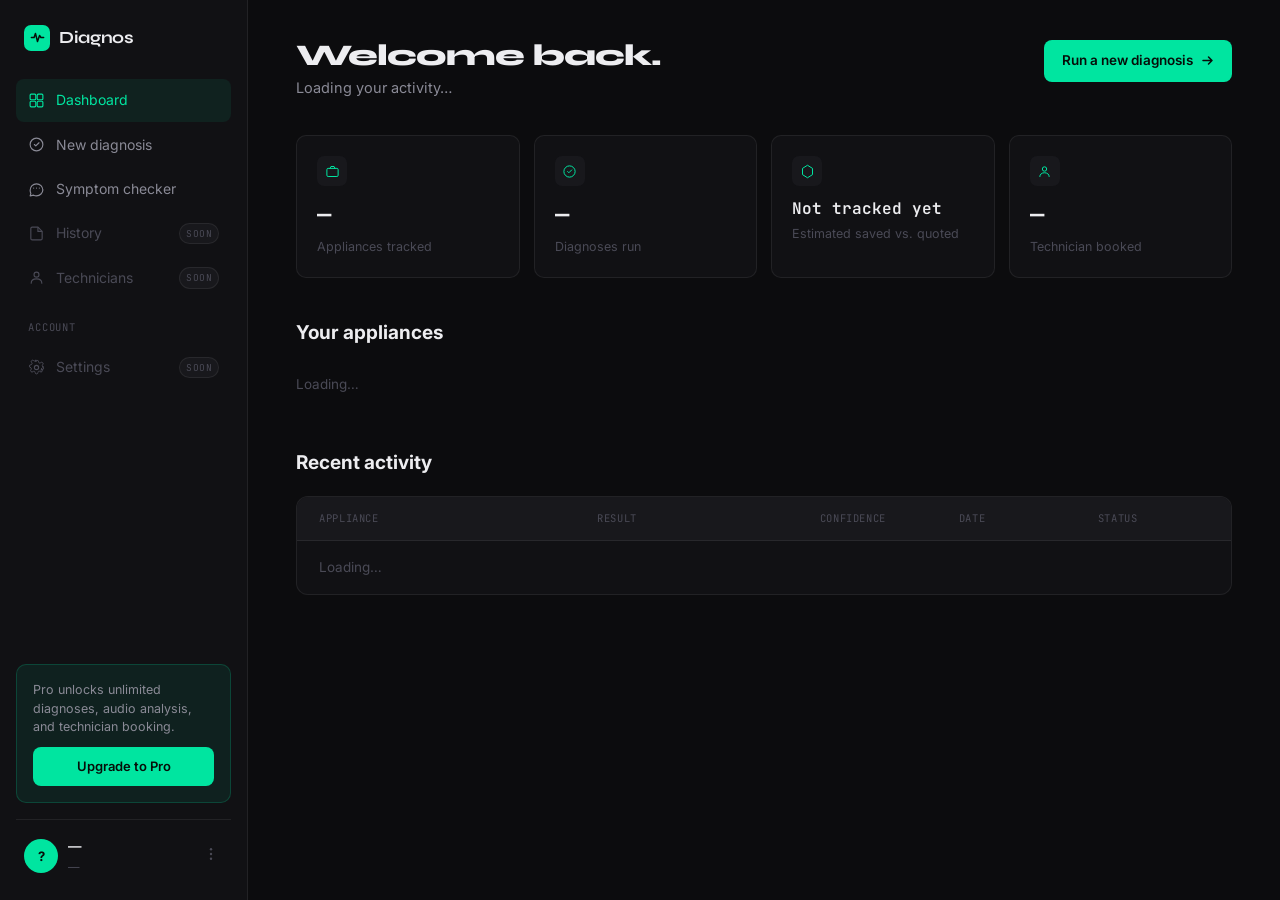
==== commit d61563c2: "frontend issue solved" ====
--- a/dashboard.html
+++ b/dashboard.html
@@ -364,6 +364,10 @@
         <svg viewBox="0 0 24 24" fill="none"><path d="M9 12L11 14L15.5 9.5" stroke="currentColor" stroke-width="1.6" stroke-linecap="round" stroke-linejoin="round"/><circle cx="12" cy="12" r="9" stroke="currentColor" stroke-width="1.6"/></svg>
         New diagnosis
       </a>
+      <a href="symptom-checker.html" class="sb-link">
+        <svg viewBox="0 0 24 24" fill="none"><path d="M8 10h.01M12 10h.01M16 10h.01M21 12c0 4.97-4.03 9-9 9-1.5 0-2.91-.37-4.15-1.02L3 21l1.05-3.5C3.38 16.2 3 14.65 3 13c0-4.97 4.03-9 9-9s9 4.03 9 9Z" stroke="currentColor" stroke-width="1.6" stroke-linecap="round" stroke-linejoin="round"/></svg>
+        Symptom checker
+      </a>
       <span class="sb-link disabled" aria-disabled="true">
         <svg viewBox="0 0 24 24" fill="none"><path d="M4 19V5a2 2 0 0 1 2-2h8l6 6v10a2 2 0 0 1-2 2H6a2 2 0 0 1-2-2Z" stroke="currentColor" stroke-width="1.6"/><path d="M14 3v6h6" stroke="currentColor" stroke-width="1.6"/></svg>
         History
@@ -424,38 +428,22 @@
 
     <div class="stat-row">
       <div class="stat-card">
-        <div class="stat-card-top">
-          <div class="stat-card-icon">
-            <svg width="15" height="15" viewBox="0 0 24 24" fill="none"><rect x="3" y="7" width="18" height="13" rx="2" stroke="currentColor" stroke-width="1.6"/><path d="M8 7L9.5 4H14.5L16 7" stroke="currentColor" stroke-width="1.6" stroke-linecap="round"/></svg>
-          </div>
-        </div>
+        <div class="stat-card-top"><div class="stat-card-icon"><svg width="15" height="15" viewBox="0 0 24 24" fill="none"><rect x="3" y="7" width="18" height="13" rx="2" stroke="currentColor" stroke-width="1.6"/><path d="M8 7L9.5 4H14.5L16 7" stroke="currentColor" stroke-width="1.6" stroke-linecap="round"/></svg></div></div>
         <div class="stat-num mono" id="statAppliances">—</div>
         <div class="stat-label">Appliances tracked</div>
       </div>
       <div class="stat-card">
-        <div class="stat-card-top">
-          <div class="stat-card-icon">
-            <svg width="15" height="15" viewBox="0 0 24 24" fill="none"><path d="M9 12L11 14L15.5 9.5" stroke="currentColor" stroke-width="1.6" stroke-linecap="round" stroke-linejoin="round"/><circle cx="12" cy="12" r="9" stroke="currentColor" stroke-width="1.6"/></svg>
-          </div>
-        </div>
+        <div class="stat-card-top"><div class="stat-card-icon"><svg width="15" height="15" viewBox="0 0 24 24" fill="none"><path d="M9 12L11 14L15.5 9.5" stroke="currentColor" stroke-width="1.6" stroke-linecap="round" stroke-linejoin="round"/><circle cx="12" cy="12" r="9" stroke="currentColor" stroke-width="1.6"/></svg></div></div>
         <div class="stat-num mono" id="statDiagnoses">—</div>
         <div class="stat-label">Diagnoses run</div>
       </div>
       <div class="stat-card">
-        <div class="stat-card-top">
-          <div class="stat-card-icon">
-            <svg width="15" height="15" viewBox="0 0 24 24" fill="none"><path d="M12 2L4 7v10l8 5 8-5V7l-8-5Z" stroke="currentColor" stroke-width="1.6" stroke-linejoin="round"/></svg>
-          </div>
-        </div>
+        <div class="stat-card-top"><div class="stat-card-icon"><svg width="15" height="15" viewBox="0 0 24 24" fill="none"><path d="M12 2L4 7v10l8 5 8-5V7l-8-5Z" stroke="currentColor" stroke-width="1.6" stroke-linejoin="round"/></svg></div></div>
         <div class="stat-num mono" id="statSaved" style="font-size:16px;">Not tracked yet</div>
         <div class="stat-label">Estimated saved vs. quoted</div>
       </div>
       <div class="stat-card">
-        <div class="stat-card-top">
-          <div class="stat-card-icon">
-            <svg width="15" height="15" viewBox="0 0 24 24" fill="none"><circle cx="12" cy="8" r="3.5" stroke="currentColor" stroke-width="1.6"/><path d="M4.5 20c0-3.5 3-6 7.5-6s7.5 2.5 7.5 6" stroke="currentColor" stroke-width="1.6" stroke-linecap="round"/></svg>
-          </div>
-        </div>
+        <div class="stat-card-top"><div class="stat-card-icon"><svg width="15" height="15" viewBox="0 0 24 24" fill="none"><circle cx="12" cy="8" r="3.5" stroke="currentColor" stroke-width="1.6"/><path d="M4.5 20c0-3.5 3-6 7.5-6s7.5 2.5 7.5 6" stroke="currentColor" stroke-width="1.6" stroke-linecap="round"/></svg></div></div>
         <div class="stat-num mono" id="statBooked">—</div>
         <div class="stat-label">Technician booked</div>
       </div>
@@ -465,16 +453,7 @@
       <h2>Your appliances</h2>
     </div>
     <div class="appliance-grid" id="applianceGrid">
-      <!-- Appliance tracking (Module 4) doesn't exist yet, so this always
-           shows the empty state below until that module is built — never
-           fake cards. -->
-      <div style="grid-column:1/-1;background:var(--surface);border:1px solid var(--border);border-radius:12px;padding:32px;text-align:center;color:var(--muted);font-size:13.5px;">
-        Appliance tracking isn't built yet — this will show your devices and their health once it is.
-      </div>
-      <a href="diagnosis.html" class="add-appliance-card" style="text-decoration:none;">
-        <svg width="22" height="22" viewBox="0 0 22 22" fill="none"><path d="M11 4V18M4 11H18" stroke="currentColor" stroke-width="1.6" stroke-linecap="round"/></svg>
-        <span>Run a diagnosis</span>
-      </a>
+      <div id="applianceLoadingState" style="grid-column:1/-1;color:var(--dim);font-size:13.5px;padding:8px 0;">Loading…</div>
     </div>
 
     <div class="section-row">
@@ -490,15 +469,54 @@
         <span>Status</span>
       </div>
       <div id="historyRows">
-        <div class="history-row">
-          <span style="color:var(--dim);">Loading…</span>
-        </div>
+        <div class="history-row"><span style="color:var(--dim);">Loading…</span></div>
       </div>
     </div>
 
   </main>
-
 </div>
+
+<!-- ADD APPLIANCE MODAL -->
+<div id="addApplianceModal" style="display:none;position:fixed;inset:0;z-index:200;background:rgba(0,0,0,0.7);backdrop-filter:blur(4px);align-items:center;justify-content:center;">
+  <div style="background:var(--surface);border:1px solid var(--border-2);border-radius:16px;padding:32px;width:100%;max-width:440px;margin:16px;">
+    <h2 style="font-family:var(--ff-display);font-size:22px;font-weight:700;margin-bottom:6px;">Add an appliance</h2>
+    <p style="font-size:13.5px;color:var(--muted);margin-bottom:24px;">Track a device to monitor its health over time.</p>
+
+    <div id="addApplianceError" style="display:none;background:rgba(255,87,87,0.08);border:1px solid rgba(255,87,87,0.25);color:#FF8787;font-size:13px;padding:10px 14px;border-radius:8px;margin-bottom:16px;"></div>
+
+    <label style="display:block;margin-bottom:16px;">
+      <span style="font-size:12px;font-family:var(--ff-mono);text-transform:uppercase;letter-spacing:0.08em;color:var(--muted);">Appliance type *</span>
+      <select id="addType" style="display:block;width:100%;margin-top:6px;background:var(--bg);border:1px solid var(--border-2);border-radius:8px;padding:10px 12px;color:var(--text);font-size:14px;font-family:var(--ff-body);">
+        <option value="fridge">Refrigerator</option>
+        <option value="ac">Air Conditioner</option>
+        <option value="washer">Washing Machine</option>
+        <option value="purifier">Air Purifier</option>
+        <option value="camera">Security Camera</option>
+      </select>
+    </label>
+
+    <label style="display:block;margin-bottom:16px;">
+      <span style="font-size:12px;font-family:var(--ff-mono);text-transform:uppercase;letter-spacing:0.08em;color:var(--muted);">Nickname (e.g. "Kitchen Fridge")</span>
+      <input id="addNickname" type="text" maxlength="80" placeholder="Optional" style="display:block;width:100%;margin-top:6px;background:var(--bg);border:1px solid var(--border-2);border-radius:8px;padding:10px 12px;color:var(--text);font-size:14px;font-family:var(--ff-body);">
+    </label>
+
+    <label style="display:block;margin-bottom:16px;">
+      <span style="font-size:12px;font-family:var(--ff-mono);text-transform:uppercase;letter-spacing:0.08em;color:var(--muted);">Brand</span>
+      <input id="addBrand" type="text" placeholder="e.g. LG, Samsung" style="display:block;width:100%;margin-top:6px;background:var(--bg);border:1px solid var(--border-2);border-radius:8px;padding:10px 12px;color:var(--text);font-size:14px;font-family:var(--ff-body);">
+    </label>
+
+    <label style="display:block;margin-bottom:24px;">
+      <span style="font-size:12px;font-family:var(--ff-mono);text-transform:uppercase;letter-spacing:0.08em;color:var(--muted);">Model</span>
+      <input id="addModel" type="text" placeholder="e.g. GL-T292RPZX" style="display:block;width:100%;margin-top:6px;background:var(--bg);border:1px solid var(--border-2);border-radius:8px;padding:10px 12px;color:var(--text);font-size:14px;font-family:var(--ff-body);">
+    </label>
+
+    <div style="display:flex;gap:12px;">
+      <button type="button" id="addApplianceCancelBtn" class="btn btn-secondary" style="flex:1;">Cancel</button>
+      <button type="button" id="addApplianceSubmitBtn" class="btn btn-primary" style="flex:2;">Add appliance</button>
+    </div>
+  </div>
+</div>
+
 
 <script>
 'use strict';
@@ -513,183 +531,255 @@
   camera:   { icon: '📷', name: 'Security Camera' },
 };
 
-function applianceLabel(type) {
-  return APPLIANCE_META[type] || { icon: '🔧', name: type };
-}
-
-// Account menu dropdown
+const HEALTH_PILL_CLASS = {
+  needs_attention: 'health-attn',
+  watch: 'health-watch',
+  healthy: 'health-good',
+};
+
+// ── Account menu ──────────────────────────────────────────────────────────────
 const userMenuBtn = document.getElementById('userMenuBtn');
-const userMenu = document.getElementById('userMenu');
-
-function closeUserMenu() {
-  userMenu.classList.remove('open');
-  userMenuBtn.setAttribute('aria-expanded', 'false');
-}
+const userMenu    = document.getElementById('userMenu');
 
 userMenuBtn.addEventListener('click', (e) => {
   e.stopPropagation();
   const isOpen = userMenu.classList.toggle('open');
   userMenuBtn.setAttribute('aria-expanded', isOpen ? 'true' : 'false');
 });
-
 document.addEventListener('click', (e) => {
   if (!userMenu.contains(e.target) && e.target !== userMenuBtn) {
-    closeUserMenu();
+    userMenu.classList.remove('open');
+    userMenuBtn.setAttribute('aria-expanded', 'false');
   }
 });
-
 document.addEventListener('keydown', (e) => {
-  if (e.key === 'Escape') closeUserMenu();
+  if (e.key === 'Escape') userMenu.classList.remove('open');
 });
-
 document.getElementById('signOutBtn').addEventListener('click', () => {
   DiagnosAuth.signOut();
   window.location.href = 'index.html';
 });
 
-function escapeHtml(str) {
-  const div = document.createElement('div');
-  div.textContent = str;
-  return div.innerHTML;
-}
-
-function formatDate(isoString) {
-  const d = new Date(isoString);
-  return d.toLocaleDateString('en-GB', { day: '2-digit', month: 'short', year: 'numeric' }).toUpperCase();
-}
-
-// Populate the sidebar AND the header greeting with the real signed-in
-// user (requireSignIn above already guarantees we have a token; this
-// reads the cached user info saved at sign-in time, so no extra API call
-// is needed just for the name).
+// ── User info ────────────────────────────────────────────────────────────────
 (function populateUserInfo() {
   const user = DiagnosAuth.getUser();
   if (!user) return;
-  const initials = (user.name || '?')
-    .split(' ')
-    .map(part => part[0])
-    .join('')
-    .slice(0, 2)
-    .toUpperCase();
+  const initials = (user.name || '?').split(' ').map(p => p[0]).join('').slice(0, 2).toUpperCase();
   document.getElementById('sbAvatar').textContent = initials || '?';
   document.getElementById('sbUserName').textContent = user.name || 'Account';
   document.getElementById('sbUserEmail').textContent = user.email || '';
-
   const firstName = (user.name || '').split(' ')[0] || 'there';
   document.getElementById('dashGreeting').textContent = `Welcome back, ${firstName}.`;
 })();
 
-/* ─── REAL DASHBOARD DATA ───────────────────────────────────────────
-   Pulls from the two real sources that actually exist right now:
-   GET /diagnoses and GET /symptom-sessions. Appliance tracking (Module 4)
-   and technician bookings (Module 5) don't exist yet, so those stats
-   stay at an honest 0 / "not tracked yet" rather than showing anything
-   invented.
-*/
+// ── Helpers ──────────────────────────────────────────────────────────────────
+function escapeHtml(str) {
+  const d = document.createElement('div');
+  d.textContent = str;
+  return d.innerHTML;
+}
+
+function formatDate(iso) {
+  return new Date(iso).toLocaleDateString('en-GB', { day: '2-digit', month: 'short', year: 'numeric' }).toUpperCase();
+}
+
+// ── Appliance card renderer ───────────────────────────────────────────────────
+function renderApplianceCard(appliance, health) {
+  const meta = APPLIANCE_META[appliance.type] || { icon: '🔧', name: appliance.type };
+  const pillClass = HEALTH_PILL_CLASS[health.status] || 'health-good';
+  const displayName = appliance.nickname || meta.name;
+  const subMeta = [appliance.brand, appliance.model].filter(Boolean).join(' · ') || 'No details added';
+  const lastFault = health.last_fault_name
+    ? `${escapeHtml(health.last_fault_name)}`
+    : 'No fault detected';
+
+  const card = document.createElement('div');
+  card.className = 'appliance-card';
+  card.style.cursor = 'pointer';
+  card.innerHTML = `
+    <div class="appliance-card-top">
+      <span class="appliance-icon">${meta.icon}</span>
+      <span class="health-pill ${pillClass}">${escapeHtml(health.status_label.toUpperCase())}</span>
+    </div>
+    <div class="appliance-name">${escapeHtml(displayName)}</div>
+    <div class="appliance-meta">${escapeHtml(subMeta)}</div>
+    <div class="appliance-last">
+      <span>Last result</span>
+      <strong>${lastFault}</strong>
+    </div>
+    <div style="margin-top:10px;font-size:11px;font-family:var(--ff-mono);color:var(--dim);">
+      HEALTH SCORE: ${health.score}/100
+    </div>
+  `;
+  card.addEventListener('click', () => {
+    window.location.href = `diagnosis.html`;
+  });
+  return card;
+}
+
+// ── Add appliance modal ───────────────────────────────────────────────────────
+const modal = document.getElementById('addApplianceModal');
+
+function openAddModal() {
+  document.getElementById('addApplianceError').style.display = 'none';
+  document.getElementById('addNickname').value = '';
+  document.getElementById('addBrand').value = '';
+  document.getElementById('addModel').value = '';
+  modal.style.display = 'flex';
+}
+
+function closeAddModal() {
+  modal.style.display = 'none';
+}
+
+document.getElementById('addApplianceCancelBtn').addEventListener('click', closeAddModal);
+modal.addEventListener('click', (e) => { if (e.target === modal) closeAddModal(); });
+
+document.getElementById('addApplianceSubmitBtn').addEventListener('click', async () => {
+  const errEl = document.getElementById('addApplianceError');
+  errEl.style.display = 'none';
+
+  const payload = {
+    type: document.getElementById('addType').value,
+    nickname: document.getElementById('addNickname').value.trim() || null,
+    brand: document.getElementById('addBrand').value.trim() || null,
+    model: document.getElementById('addModel').value.trim() || null,
+  };
+
+  try {
+    const res = await DiagnosAuth.authFetch(`${API_BASE}/appliances`, {
+      method: 'POST',
+      headers: { 'Content-Type': 'application/json' },
+      body: JSON.stringify(payload),
+    });
+    if (!res.ok) {
+      const body = await res.json().catch(() => ({}));
+      throw new Error(body.detail || 'Could not add appliance.');
+    }
+    closeAddModal();
+    await loadDashboardData();  // refresh to show new appliance
+  } catch (err) {
+    errEl.textContent = err.message;
+    errEl.style.display = 'block';
+  }
+});
+
+// ── Main data loader ──────────────────────────────────────────────────────────
 async function loadDashboardData() {
-  const subline = document.getElementById('dashSubline');
-  const historyRows = document.getElementById('historyRows');
+  const subline       = document.getElementById('dashSubline');
+  const applianceGrid = document.getElementById('applianceGrid');
+  const historyRows   = document.getElementById('historyRows');
 
   try {
-    const [diagRes, symRes] = await Promise.all([
+    const [appliancesRes, diagnosesRes, sessionsRes] = await Promise.all([
+      DiagnosAuth.authFetch(`${API_BASE}/appliances`),
       DiagnosAuth.authFetch(`${API_BASE}/diagnoses`),
       DiagnosAuth.authFetch(`${API_BASE}/symptom-sessions`),
     ]);
 
-    if (!diagRes.ok || !symRes.ok) {
-      throw new Error('Could not load your activity right now.');
+    if (!appliancesRes.ok || !diagnosesRes.ok || !sessionsRes.ok) {
+      throw new Error('Could not load your activity.');
     }
 
-    const diagnoses = await diagRes.json();
-    const sessions = await symRes.json();
-
-    // Stats
-    document.getElementById('statAppliances').textContent = '0';
-    document.getElementById('statDiagnoses').textContent = diagnoses.length + sessions.length;
-    document.getElementById('statBooked').textContent = '0';
-
-    subline.textContent = (diagnoses.length + sessions.length) > 0
-      ? `${diagnoses.length + sessions.length} diagnoses run so far.`
-      : `No diagnoses run yet — try one below.`;
-
-    // Merge diagnoses + symptom sessions into one activity feed
+    const appliances = await appliancesRes.json();
+    const diagnoses  = await diagnosesRes.json();
+    const sessions   = await sessionsRes.json();
+
+    // ── Stats ──
+    document.getElementById('statAppliances').textContent = appliances.length;
+    document.getElementById('statDiagnoses').textContent  = diagnoses.length + sessions.length;
+    document.getElementById('statBooked').textContent     = '0';
+
+    const attnCount = 0; // filled below once health scores are computed
+    subline.textContent = appliances.length > 0
+      ? `${appliances.length} appliance${appliances.length > 1 ? 's' : ''} tracked · ${diagnoses.length + sessions.length} diagnoses run`
+      : `${diagnoses.length + sessions.length} diagnoses run so far.`;
+
+    // ── Appliance cards with real health scores ──
+    applianceGrid.innerHTML = '';
+
+    if (appliances.length === 0) {
+      const empty = document.createElement('div');
+      empty.style.cssText = 'grid-column:1/-1;background:var(--surface);border:1px solid var(--border);border-radius:12px;padding:32px;text-align:center;color:var(--muted);font-size:13.5px;';
+      empty.textContent = 'No appliances tracked yet — add one to start monitoring its health.';
+      applianceGrid.appendChild(empty);
+    } else {
+      // Fetch health for all appliances in parallel
+      const healthResults = await Promise.all(
+        appliances.map(a =>
+          DiagnosAuth.authFetch(`${API_BASE}/appliances/${a.id}/health`)
+            .then(r => r.ok ? r.json() : { status: 'healthy', status_label: 'Healthy', score: 100, last_fault_name: null, fault_diagnoses_90d: 0 })
+            .catch(() => ({ status: 'healthy', status_label: 'Healthy', score: 100, last_fault_name: null, fault_diagnoses_90d: 0 }))
+        )
+      );
+
+      let needsAttn = 0;
+      appliances.forEach((appliance, i) => {
+        const health = healthResults[i];
+        if (health.status === 'needs_attention') needsAttn++;
+        applianceGrid.appendChild(renderApplianceCard(appliance, health));
+      });
+
+      if (needsAttn > 0) {
+        subline.textContent = `${appliances.length} appliance${appliances.length > 1 ? 's' : ''} tracked · ${needsAttn} need${needsAttn > 1 ? '' : 's'} attention`;
+      }
+    }
+
+    // Add appliance button always at end of grid
+    const addCard = document.createElement('button');
+    addCard.type = 'button';
+    addCard.className = 'add-appliance-card';
+    addCard.innerHTML = `<svg width="22" height="22" viewBox="0 0 22 22" fill="none"><path d="M11 4V18M4 11H18" stroke="currentColor" stroke-width="1.6" stroke-linecap="round"/></svg><span>Add an appliance</span>`;
+    addCard.addEventListener('click', openAddModal);
+    applianceGrid.appendChild(addCard);
+
+    // ── History ──
     const combined = [];
-
     diagnoses.forEach((d) => {
-      const meta = applianceLabel(d.appliance_type);
-      let resultLabel = 'Pending';
-      let confLabel = '—';
-      if (d.primary_fault) {
-        resultLabel = d.primary_fault.fault_name;
-        confLabel = `${d.primary_fault.confidence}%`;
-      } else if (d.status === 'pending') {
-        resultLabel = 'Awaiting analysis';
-      }
+      const meta = APPLIANCE_META[d.appliance_type] || { icon: '🔧', name: d.appliance_type };
       combined.push({
-        icon: meta.icon,
-        name: meta.name,
-        result: resultLabel,
-        confidence: confLabel,
-        date: d.created_at,
-        status: d.status,
-        statusLabel: d.status.toUpperCase(),
+        icon: meta.icon, name: meta.name,
+        result: d.primary_fault ? d.primary_fault.fault_name : 'Awaiting analysis',
+        confidence: d.primary_fault ? `${d.primary_fault.confidence}%` : '—',
+        date: d.created_at, statusLabel: d.status.toUpperCase(),
       });
     });
-
     sessions.forEach((s) => {
-      const meta = applianceLabel(s.appliance_type);
-      let resultLabel = 'In progress';
-      let confLabel = '—';
-      if (s.status === 'completed' && s.result && s.result.length > 0) {
-        resultLabel = s.result[0].fault_name;
-        confLabel = `${s.result[0].confidence}%`;
-      }
+      const meta = APPLIANCE_META[s.appliance_type] || { icon: '🔧', name: s.appliance_type };
       combined.push({
-        icon: meta.icon,
-        name: meta.name,
-        result: resultLabel,
-        confidence: confLabel,
-        date: s.updated_at,
-        status: s.status,
-        statusLabel: s.status === 'completed' ? 'COMPLETED' : 'IN PROGRESS',
+        icon: meta.icon, name: meta.name,
+        result: (s.status === 'completed' && s.result?.length) ? s.result[0].fault_name : 'In progress',
+        confidence: (s.status === 'completed' && s.result?.length) ? `${s.result[0].confidence}%` : '—',
+        date: s.updated_at, statusLabel: s.status === 'completed' ? 'COMPLETED' : 'IN PROGRESS',
       });
     });
-
     combined.sort((a, b) => new Date(b.date) - new Date(a.date));
 
     if (combined.length === 0) {
-      historyRows.innerHTML = `
-        <div class="history-row">
-          <span style="color:var(--dim);grid-column:1/-1;">Nothing yet — run a diagnosis or try the symptom checker to see activity here.</span>
-        </div>
-      `;
-      return;
+      historyRows.innerHTML = `<div class="history-row"><span style="color:var(--dim);grid-column:1/-1;">Nothing yet — run a diagnosis to see activity here.</span></div>`;
+    } else {
+      historyRows.innerHTML = '';
+      combined.forEach(item => {
+        const row = document.createElement('div');
+        row.className = 'history-row';
+        row.innerHTML = `
+          <span class="hist-appliance">${item.icon} ${escapeHtml(item.name)}</span>
+          <span class="hist-fault">${escapeHtml(item.result)}</span>
+          <span class="hist-conf">${escapeHtml(item.confidence)}</span>
+          <span class="hist-date">${formatDate(item.date)}</span>
+          <span class="hist-status status-open">${escapeHtml(item.statusLabel)}</span>
+        `;
+        historyRows.appendChild(row);
+      });
     }
-
-    historyRows.innerHTML = '';
-    combined.forEach((item) => {
-      const row = document.createElement('div');
-      row.className = 'history-row';
-      row.innerHTML = `
-        <span class="hist-appliance">${item.icon} ${escapeHtml(item.name)}</span>
-        <span class="hist-fault">${escapeHtml(item.result)}</span>
-        <span class="hist-conf">${escapeHtml(item.confidence)}</span>
-        <span class="hist-date">${formatDate(item.date)}</span>
-        <span class="hist-status status-open">${escapeHtml(item.statusLabel)}</span>
-      `;
-      historyRows.appendChild(row);
-    });
 
   } catch (err) {
     subline.textContent = 'Could not load your activity.';
     document.getElementById('statAppliances').textContent = '—';
-    document.getElementById('statDiagnoses').textContent = '—';
-    document.getElementById('statBooked').textContent = '—';
-    historyRows.innerHTML = `
-      <div class="history-row">
-        <span style="color:var(--red);grid-column:1/-1;">${escapeHtml(err.message || 'Something went wrong loading your activity.')}</span>
-      </div>
-    `;
+    document.getElementById('statDiagnoses').textContent  = '—';
+    document.getElementById('statBooked').textContent     = '—';
+    applianceGrid.innerHTML = `<div style="grid-column:1/-1;color:var(--red);font-size:13px;">${escapeHtml(err.message || 'Something went wrong.')}</div>`;
+    historyRows.innerHTML = `<div class="history-row"><span style="color:var(--red);">${escapeHtml(err.message || 'Could not load activity.')}</span></div>`;
   }
 }
 
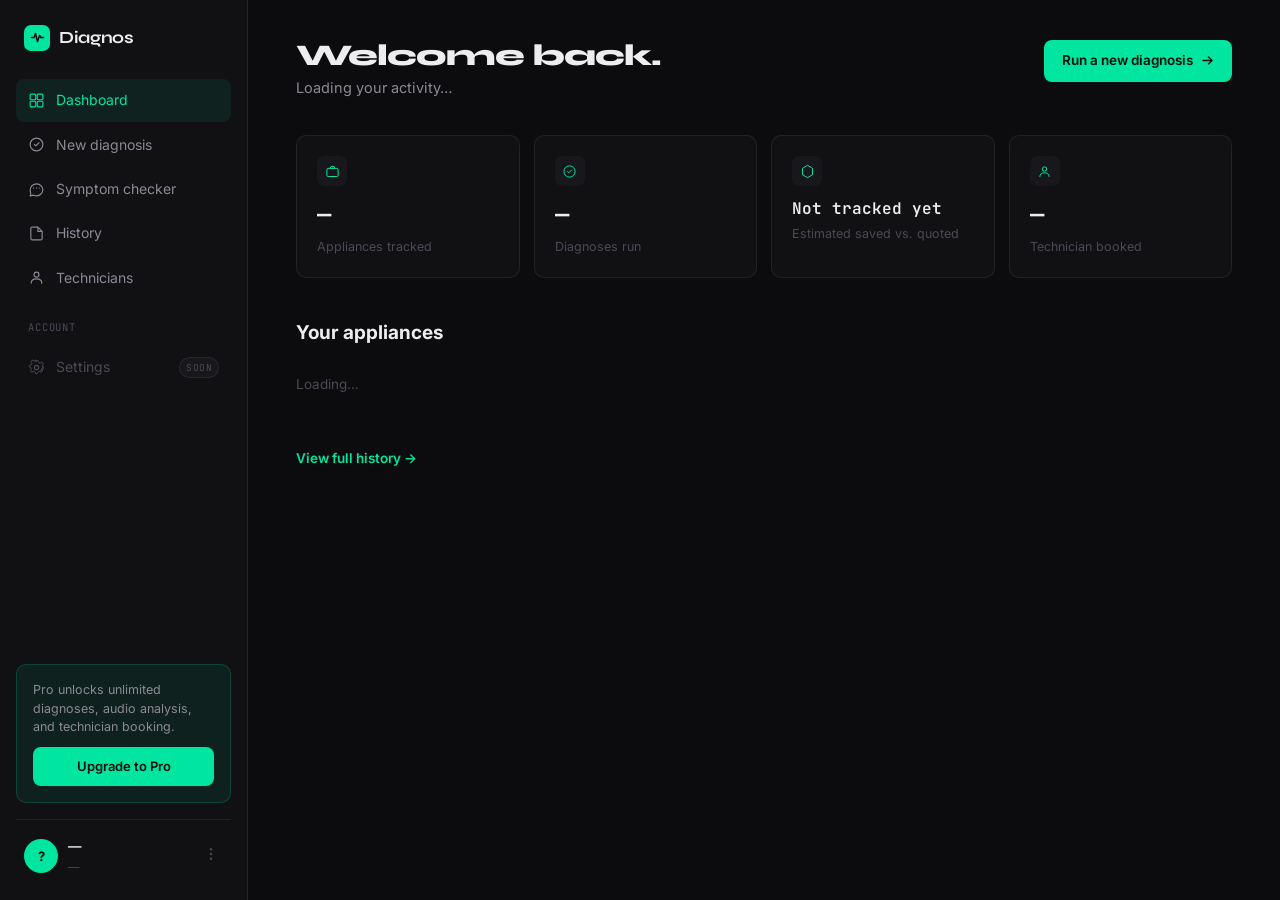
==== commit 078f80e9: "history page integrated" ====
--- a/dashboard.html
+++ b/dashboard.html
@@ -368,16 +368,14 @@
         <svg viewBox="0 0 24 24" fill="none"><path d="M8 10h.01M12 10h.01M16 10h.01M21 12c0 4.97-4.03 9-9 9-1.5 0-2.91-.37-4.15-1.02L3 21l1.05-3.5C3.38 16.2 3 14.65 3 13c0-4.97 4.03-9 9-9s9 4.03 9 9Z" stroke="currentColor" stroke-width="1.6" stroke-linecap="round" stroke-linejoin="round"/></svg>
         Symptom checker
       </a>
-      <span class="sb-link disabled" aria-disabled="true">
+      <a href="history.html" class="sb-link">
         <svg viewBox="0 0 24 24" fill="none"><path d="M4 19V5a2 2 0 0 1 2-2h8l6 6v10a2 2 0 0 1-2 2H6a2 2 0 0 1-2-2Z" stroke="currentColor" stroke-width="1.6"/><path d="M14 3v6h6" stroke="currentColor" stroke-width="1.6"/></svg>
         History
-        <span class="sb-link-soon">SOON</span>
-      </span>
-      <span class="sb-link disabled" aria-disabled="true">
+      </a>
+      <a href="technicians.html" class="sb-link">
         <svg viewBox="0 0 24 24" fill="none"><circle cx="12" cy="8" r="3.5" stroke="currentColor" stroke-width="1.6"/><path d="M4.5 20c0-3.5 3-6 7.5-6s7.5 2.5 7.5 6" stroke="currentColor" stroke-width="1.6" stroke-linecap="round"/></svg>
         Technicians
-        <span class="sb-link-soon">SOON</span>
-      </span>
+      </a>
 
       <div class="sb-section-label">Account</div>
       <span class="sb-link disabled" aria-disabled="true">
@@ -456,21 +454,8 @@
       <div id="applianceLoadingState" style="grid-column:1/-1;color:var(--dim);font-size:13.5px;padding:8px 0;">Loading…</div>
     </div>
 
-    <div class="section-row">
-      <h2>Recent activity</h2>
-    </div>
-
-    <div class="history-table" id="historyTable">
-      <div class="history-row head">
-        <span>Appliance</span>
-        <span>Result</span>
-        <span>Confidence</span>
-        <span>Date</span>
-        <span>Status</span>
-      </div>
-      <div id="historyRows">
-        <div class="history-row"><span style="color:var(--dim);">Loading…</span></div>
-      </div>
+    <div class="section-row" style="margin-top:8px;">
+      <a href="history.html" style="color:var(--accent);font-size:13.5px;font-weight:600;">View full history →</a>
     </div>
 
   </main>
@@ -668,7 +653,6 @@
 async function loadDashboardData() {
   const subline       = document.getElementById('dashSubline');
   const applianceGrid = document.getElementById('applianceGrid');
-  const historyRows   = document.getElementById('historyRows');
 
   try {
     const [appliancesRes, diagnosesRes, sessionsRes] = await Promise.all([
@@ -733,45 +717,6 @@
     addCard.addEventListener('click', openAddModal);
     applianceGrid.appendChild(addCard);
 
-    // ── History ──
-    const combined = [];
-    diagnoses.forEach((d) => {
-      const meta = APPLIANCE_META[d.appliance_type] || { icon: '🔧', name: d.appliance_type };
-      combined.push({
-        icon: meta.icon, name: meta.name,
-        result: d.primary_fault ? d.primary_fault.fault_name : 'Awaiting analysis',
-        confidence: d.primary_fault ? `${d.primary_fault.confidence}%` : '—',
-        date: d.created_at, statusLabel: d.status.toUpperCase(),
-      });
-    });
-    sessions.forEach((s) => {
-      const meta = APPLIANCE_META[s.appliance_type] || { icon: '🔧', name: s.appliance_type };
-      combined.push({
-        icon: meta.icon, name: meta.name,
-        result: (s.status === 'completed' && s.result?.length) ? s.result[0].fault_name : 'In progress',
-        confidence: (s.status === 'completed' && s.result?.length) ? `${s.result[0].confidence}%` : '—',
-        date: s.updated_at, statusLabel: s.status === 'completed' ? 'COMPLETED' : 'IN PROGRESS',
-      });
-    });
-    combined.sort((a, b) => new Date(b.date) - new Date(a.date));
-
-    if (combined.length === 0) {
-      historyRows.innerHTML = `<div class="history-row"><span style="color:var(--dim);grid-column:1/-1;">Nothing yet — run a diagnosis to see activity here.</span></div>`;
-    } else {
-      historyRows.innerHTML = '';
-      combined.forEach(item => {
-        const row = document.createElement('div');
-        row.className = 'history-row';
-        row.innerHTML = `
-          <span class="hist-appliance">${item.icon} ${escapeHtml(item.name)}</span>
-          <span class="hist-fault">${escapeHtml(item.result)}</span>
-          <span class="hist-conf">${escapeHtml(item.confidence)}</span>
-          <span class="hist-date">${formatDate(item.date)}</span>
-          <span class="hist-status status-open">${escapeHtml(item.statusLabel)}</span>
-        `;
-        historyRows.appendChild(row);
-      });
-    }
 
   } catch (err) {
     subline.textContent = 'Could not load your activity.';
@@ -779,7 +724,6 @@
     document.getElementById('statDiagnoses').textContent  = '—';
     document.getElementById('statBooked').textContent     = '—';
     applianceGrid.innerHTML = `<div style="grid-column:1/-1;color:var(--red);font-size:13px;">${escapeHtml(err.message || 'Something went wrong.')}</div>`;
-    historyRows.innerHTML = `<div class="history-row"><span style="color:var(--red);">${escapeHtml(err.message || 'Could not load activity.')}</span></div>`;
   }
 }
 
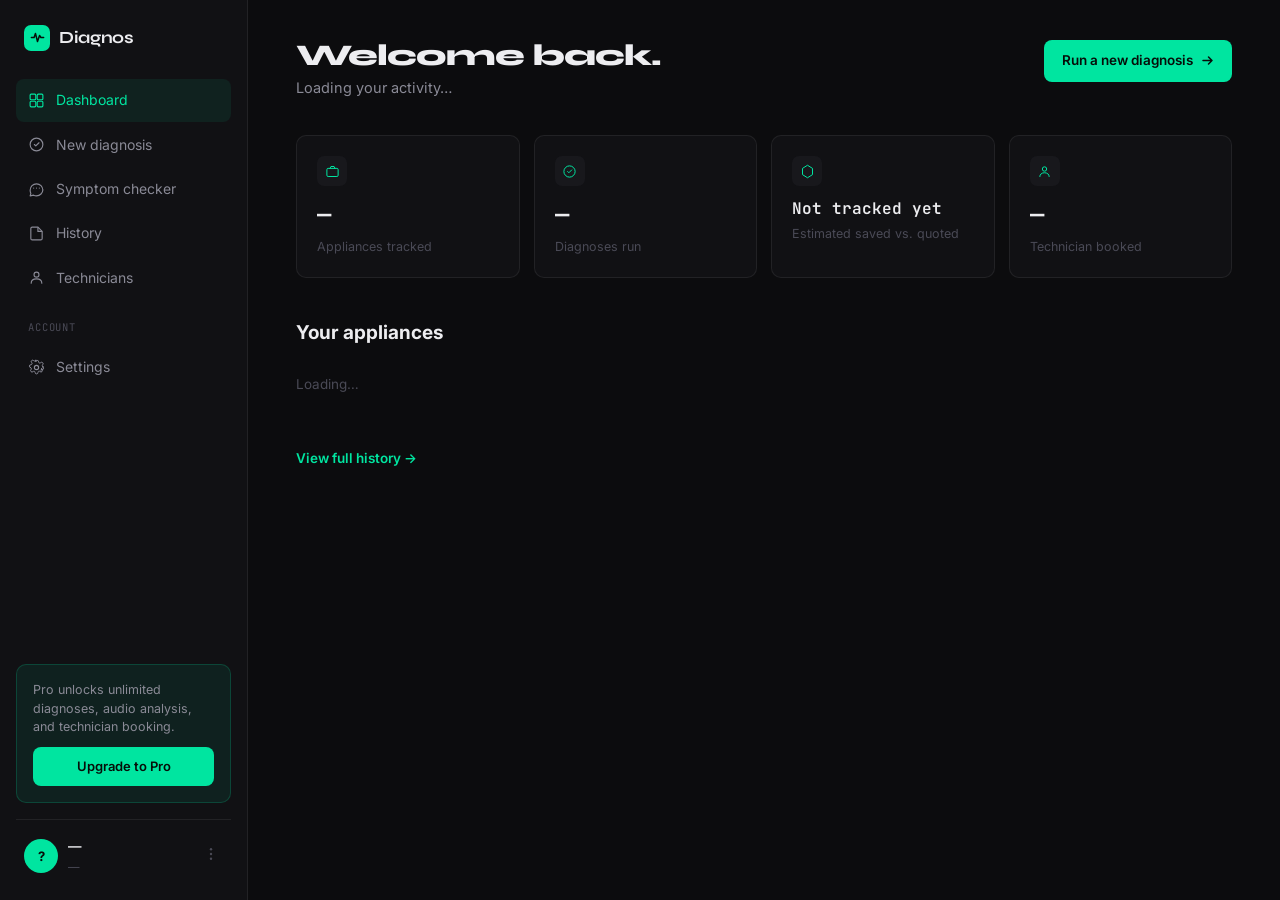
==== commit 5b66e46a: "all functionalities completed" ====
--- a/dashboard.html
+++ b/dashboard.html
@@ -378,11 +378,10 @@
       </a>
 
       <div class="sb-section-label">Account</div>
-      <span class="sb-link disabled" aria-disabled="true">
+      <a href="settings.html" class="sb-link">
         <svg viewBox="0 0 24 24" fill="none"><circle cx="12" cy="12" r="3" stroke="currentColor" stroke-width="1.6"/><path d="M19.4 13a1.65 1.65 0 0 0 .33 1.82l.06.06a2 2 0 1 1-2.83 2.83l-.06-.06a1.65 1.65 0 0 0-1.82-.33 1.65 1.65 0 0 0-1 1.51V19a2 2 0 1 1-4 0v-.09a1.65 1.65 0 0 0-1.08-1.51 1.65 1.65 0 0 0-1.82.33l-.06.06a2 2 0 1 1-2.83-2.83l.06-.06a1.65 1.65 0 0 0 .33-1.82 1.65 1.65 0 0 0-1.51-1H4a2 2 0 1 1 0-4h.09a1.65 1.65 0 0 0 1.51-1.08 1.65 1.65 0 0 0-.33-1.82l-.06-.06a2 2 0 1 1 2.83-2.83l.06.06a1.65 1.65 0 0 0 1.82.33H10a1.65 1.65 0 0 0 1-1.51V4a2 2 0 1 1 4 0v.09a1.65 1.65 0 0 0 1 1.51 1.65 1.65 0 0 0 1.82-.33l.06-.06a2 2 0 1 1 2.83 2.83l-.06.06a1.65 1.65 0 0 0-.33 1.82V10a1.65 1.65 0 0 0 1.51 1H20a2 2 0 1 1 0 4h-.09a1.65 1.65 0 0 0-1.51 1Z" stroke="currentColor" stroke-width="1.4"/></svg>
         Settings
-        <span class="sb-link-soon">SOON</span>
-      </span>
+      </a>
     </nav>
 
     <div class="sb-cta">
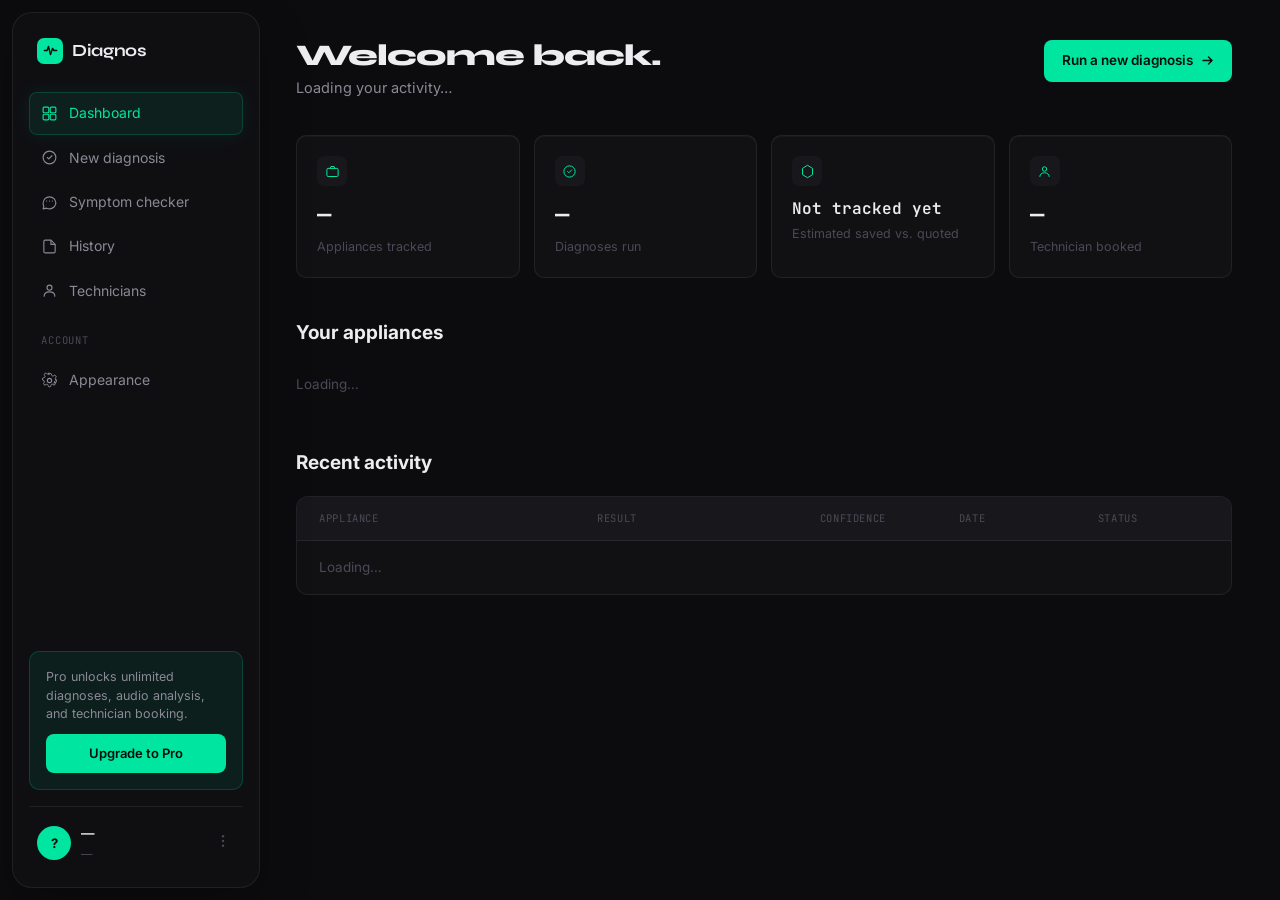
==== commit 437a4a94: "UI improvements" ====
--- a/dashboard.html
+++ b/dashboard.html
@@ -340,6 +340,8 @@
   .history-row .hist-conf, .history-row .hist-date { display: none; }
 }
 </style>
+<script>(function(){try{var t=localStorage.getItem('diagnos_theme')||'dark';document.documentElement.setAttribute('data-theme',t)}catch(e){document.documentElement.setAttribute('data-theme','dark')}})();</script>
+<link rel="stylesheet" href="theme.css">
 </head>
 <body>
 <script src="auth.js"></script>
@@ -368,20 +370,17 @@
         <svg viewBox="0 0 24 24" fill="none"><path d="M8 10h.01M12 10h.01M16 10h.01M21 12c0 4.97-4.03 9-9 9-1.5 0-2.91-.37-4.15-1.02L3 21l1.05-3.5C3.38 16.2 3 14.65 3 13c0-4.97 4.03-9 9-9s9 4.03 9 9Z" stroke="currentColor" stroke-width="1.6" stroke-linecap="round" stroke-linejoin="round"/></svg>
         Symptom checker
       </a>
-      <a href="history.html" class="sb-link">
+      <a href="#historyTable" class="sb-link">
         <svg viewBox="0 0 24 24" fill="none"><path d="M4 19V5a2 2 0 0 1 2-2h8l6 6v10a2 2 0 0 1-2 2H6a2 2 0 0 1-2-2Z" stroke="currentColor" stroke-width="1.6"/><path d="M14 3v6h6" stroke="currentColor" stroke-width="1.6"/></svg>
-        History
-      </a>
-      <a href="technicians.html" class="sb-link">
+        History</a>
+      <a href="book-technician.html" class="sb-link">
         <svg viewBox="0 0 24 24" fill="none"><circle cx="12" cy="8" r="3.5" stroke="currentColor" stroke-width="1.6"/><path d="M4.5 20c0-3.5 3-6 7.5-6s7.5 2.5 7.5 6" stroke="currentColor" stroke-width="1.6" stroke-linecap="round"/></svg>
-        Technicians
-      </a>
+        Technicians</a>
 
       <div class="sb-section-label">Account</div>
-      <a href="settings.html" class="sb-link">
+      <a href="#" class="sb-link" onclick="DiagnosUI.toggleTheme();return false;">
         <svg viewBox="0 0 24 24" fill="none"><circle cx="12" cy="12" r="3" stroke="currentColor" stroke-width="1.6"/><path d="M19.4 13a1.65 1.65 0 0 0 .33 1.82l.06.06a2 2 0 1 1-2.83 2.83l-.06-.06a1.65 1.65 0 0 0-1.82-.33 1.65 1.65 0 0 0-1 1.51V19a2 2 0 1 1-4 0v-.09a1.65 1.65 0 0 0-1.08-1.51 1.65 1.65 0 0 0-1.82.33l-.06.06a2 2 0 1 1-2.83-2.83l.06-.06a1.65 1.65 0 0 0 .33-1.82 1.65 1.65 0 0 0-1.51-1H4a2 2 0 1 1 0-4h.09a1.65 1.65 0 0 0 1.51-1.08 1.65 1.65 0 0 0-.33-1.82l-.06-.06a2 2 0 1 1 2.83-2.83l.06.06a1.65 1.65 0 0 0 1.82.33H10a1.65 1.65 0 0 0 1-1.51V4a2 2 0 1 1 4 0v.09a1.65 1.65 0 0 0 1 1.51 1.65 1.65 0 0 0 1.82-.33l.06-.06a2 2 0 1 1 2.83 2.83l-.06.06a1.65 1.65 0 0 0-.33 1.82V10a1.65 1.65 0 0 0 1.51 1H20a2 2 0 1 1 0 4h-.09a1.65 1.65 0 0 0-1.51 1Z" stroke="currentColor" stroke-width="1.4"/></svg>
-        Settings
-      </a>
+        Appearance</a>
     </nav>
 
     <div class="sb-cta">
@@ -400,10 +399,7 @@
           <svg width="16" height="16" viewBox="0 0 16 16" fill="none"><circle cx="8" cy="3.2" r="1.2" fill="currentColor"/><circle cx="8" cy="8" r="1.2" fill="currentColor"/><circle cx="8" cy="12.8" r="1.2" fill="currentColor"/></svg>
         </button>
         <div class="sb-user-menu" id="userMenu" role="menu">
-          <span class="sb-user-menu-item disabled" role="menuitem" aria-disabled="true">
-            Settings
-            <span class="sb-link-soon">SOON</span>
-          </span>
+          <button type="button" class="sb-user-menu-item" onclick="DiagnosUI.toggleTheme()" role="menuitem">Switch theme</button>
           <button type="button" class="sb-user-menu-item" id="signOutBtn" role="menuitem">Sign out</button>
         </div>
       </div>
@@ -453,8 +449,21 @@
       <div id="applianceLoadingState" style="grid-column:1/-1;color:var(--dim);font-size:13.5px;padding:8px 0;">Loading…</div>
     </div>
 
-    <div class="section-row" style="margin-top:8px;">
-      <a href="history.html" style="color:var(--accent);font-size:13.5px;font-weight:600;">View full history →</a>
+    <div class="section-row">
+      <h2>Recent activity</h2>
+    </div>
+
+    <div class="history-table" id="historyTable">
+      <div class="history-row head">
+        <span>Appliance</span>
+        <span>Result</span>
+        <span>Confidence</span>
+        <span>Date</span>
+        <span>Status</span>
+      </div>
+      <div id="historyRows">
+        <div class="history-row"><span style="color:var(--dim);">Loading…</span></div>
+      </div>
     </div>
 
   </main>
@@ -652,6 +661,7 @@
 async function loadDashboardData() {
   const subline       = document.getElementById('dashSubline');
   const applianceGrid = document.getElementById('applianceGrid');
+  const historyRows   = document.getElementById('historyRows');
 
   try {
     const [appliancesRes, diagnosesRes, sessionsRes] = await Promise.all([
@@ -716,6 +726,45 @@
     addCard.addEventListener('click', openAddModal);
     applianceGrid.appendChild(addCard);
 
+    // ── History ──
+    const combined = [];
+    diagnoses.forEach((d) => {
+      const meta = APPLIANCE_META[d.appliance_type] || { icon: '🔧', name: d.appliance_type };
+      combined.push({
+        icon: meta.icon, name: meta.name,
+        result: d.primary_fault ? d.primary_fault.fault_name : 'Awaiting analysis',
+        confidence: d.primary_fault ? `${d.primary_fault.confidence}%` : '—',
+        date: d.created_at, statusLabel: d.status.toUpperCase(),
+      });
+    });
+    sessions.forEach((s) => {
+      const meta = APPLIANCE_META[s.appliance_type] || { icon: '🔧', name: s.appliance_type };
+      combined.push({
+        icon: meta.icon, name: meta.name,
+        result: (s.status === 'completed' && s.result?.length) ? s.result[0].fault_name : 'In progress',
+        confidence: (s.status === 'completed' && s.result?.length) ? `${s.result[0].confidence}%` : '—',
+        date: s.updated_at, statusLabel: s.status === 'completed' ? 'COMPLETED' : 'IN PROGRESS',
+      });
+    });
+    combined.sort((a, b) => new Date(b.date) - new Date(a.date));
+
+    if (combined.length === 0) {
+      historyRows.innerHTML = `<div class="history-row"><span style="color:var(--dim);grid-column:1/-1;">Nothing yet — run a diagnosis to see activity here.</span></div>`;
+    } else {
+      historyRows.innerHTML = '';
+      combined.forEach(item => {
+        const row = document.createElement('div');
+        row.className = 'history-row';
+        row.innerHTML = `
+          <span class="hist-appliance">${item.icon} ${escapeHtml(item.name)}</span>
+          <span class="hist-fault">${escapeHtml(item.result)}</span>
+          <span class="hist-conf">${escapeHtml(item.confidence)}</span>
+          <span class="hist-date">${formatDate(item.date)}</span>
+          <span class="hist-status status-open">${escapeHtml(item.statusLabel)}</span>
+        `;
+        historyRows.appendChild(row);
+      });
+    }
 
   } catch (err) {
     subline.textContent = 'Could not load your activity.';
@@ -723,11 +772,13 @@
     document.getElementById('statDiagnoses').textContent  = '—';
     document.getElementById('statBooked').textContent     = '—';
     applianceGrid.innerHTML = `<div style="grid-column:1/-1;color:var(--red);font-size:13px;">${escapeHtml(err.message || 'Something went wrong.')}</div>`;
+    historyRows.innerHTML = `<div class="history-row"><span style="color:var(--red);">${escapeHtml(err.message || 'Could not load activity.')}</span></div>`;
   }
 }
 
 loadDashboardData();
 </script>
 
+<script src="ui.js"></script>
 </body>
 </html>
--- a/theme.css
+++ b/theme.css
@@ -0,0 +1,142 @@
+/* Diagnos — shared theme layer: light mode, glass, floating UI, realistic effects.
+   Loaded AFTER each page's own <style>, so it overrides without editing the pages. */
+
+/* ───────── LIGHT MODE TOKENS ───────── */
+html[data-theme="light"] {
+  --bg:#F3F5FA; --surface:#FFFFFF; --surface-2:#ECEFF6;
+  --border:rgba(15,23,42,.08); --border-2:rgba(15,23,42,.15);
+  --text:#0F172A; --muted:#515C72; --dim:#8791A5;
+  --accent:#00A878; --accent-dim:#00A87814; --accent-bdr:#00A87840;
+  --red:#E5484D; --red-dim:#E5484D14; --yellow:#B97F00; --yellow-dim:#B97F0014;
+  color-scheme: light;
+}
+html[data-theme="dark"] { color-scheme: dark; }
+html { transition: background-color .3s; }
+body { animation: uiIn .55s ease both; }
+@keyframes uiIn { from { opacity: 0; } }
+
+html[data-theme="light"] #nav.solid,
+html[data-theme="light"] #topbar { background: rgba(255,255,255,.72); }
+html[data-theme="light"] .btn-primary { color:#fff; }
+html[data-theme="light"] .btn-primary:hover:not(:disabled) { background:#00BE8A; box-shadow:0 8px 24px rgba(0,168,120,.35); }
+html[data-theme="light"] .app-card, html[data-theme="light"] .mod-card, html[data-theme="light"] .plan,
+html[data-theme="light"] .testi, html[data-theme="light"] .tech-card, html[data-theme="light"] .appliance-card,
+html[data-theme="light"] .stat-card, html[data-theme="light"] .input-card, html[data-theme="light"] .app-pick,
+html[data-theme="light"] .q-card, html[data-theme="light"] .history-table, html[data-theme="light"] .summary-card {
+  box-shadow: 0 1px 2px rgba(15,23,42,.04), 0 10px 28px rgba(15,23,42,.06);
+}
+html[data-theme="light"] .terminal { box-shadow:0 30px 60px rgba(15,23,42,.14); }
+html[data-theme="light"] .sb-user-menu, html[data-theme="light"] .ui-fab { box-shadow:0 10px 28px rgba(15,23,42,.16); }
+html[data-theme="light"] .step { background:var(--surface); }
+html[data-theme="light"] .step:hover { background:var(--surface-2); }
+html[data-theme="light"] .side-panel, html[data-theme="light"] .sidebar { background:rgba(255,255,255,.8); }
+html[data-theme="light"] .tag-soon { background:rgba(15,23,42,.05); }
+
+/* ───────── GLASS + DEPTH (both themes) ───────── */
+.app-card,.mod-card,.plan,.testi,.stat-card,.appliance-card,.input-card,.q-card,.summary-card,.history-table,.cost-card,.cause-row {
+  box-shadow: inset 0 1px 0 rgba(255,255,255,.04);
+}
+.terminal { animation: uiFloat 8s ease-in-out infinite; }
+@keyframes uiFloat { 50% { transform: translateY(-10px); } }
+::selection { background: var(--accent); color:#04120C; }
+* { scrollbar-width: thin; scrollbar-color: var(--border-2) transparent; }
+
+/* floating navbar (landing) */
+#nav { top:10px; left:16px; right:16px; width:auto; border-radius:16px; padding:0 24px; border:1px solid transparent; }
+#nav.solid { border-color: var(--border); box-shadow:0 10px 32px rgba(0,0,0,.18); }
+/* floating top bar (sub pages) */
+#topbar { top:10px; margin:10px 16px 0; border-radius:14px; border:1px solid var(--border); box-shadow:0 8px 28px rgba(0,0,0,.14); }
+/* floating dashboard sidebar */
+.sidebar { top:12px; bottom:12px; left:12px; border:1px solid var(--border); border-radius:20px;
+  background: color-mix(in srgb, var(--surface) 82%, transparent); backdrop-filter: blur(18px) saturate(150%);
+  box-shadow:0 20px 50px rgba(0,0,0,.25); }
+.sb-link.active { box-shadow: inset 0 0 0 1px var(--accent-bdr), 0 0 18px var(--accent-dim); }
+
+/* ───────── BACKGROUND LAYERS ───────── */
+.ui-aurora { position:fixed; inset:0; z-index:-1; pointer-events:none; overflow:hidden; }
+.ui-aurora::after { content:''; position:absolute; inset:0; opacity:.06; mix-blend-mode:overlay;
+  background-image:url("data:image/svg+xml,%3Csvg xmlns='http://www.w3.org/2000/svg' width='160' height='160'%3E%3Cfilter id='n'%3E%3CfeTurbulence baseFrequency='.9' numOctaves='2'/%3E%3C/filter%3E%3Crect width='100%25' height='100%25' filter='url(%23n)'/%3E%3C/svg%3E"); }
+.ui-blob { position:absolute; width:46vw; height:46vw; border-radius:50%; filter:blur(90px); opacity:.16; animation: uiDrift 26s ease-in-out infinite alternate; }
+.ui-blob:nth-child(1) { background:#00E5A0; top:-14%; left:-8%; }
+.ui-blob:nth-child(2) { background:#5B7CFF; bottom:-20%; right:-10%; animation-duration:32s; }
+.ui-blob:nth-child(3) { background:#B05CFF; top:35%; left:42%; width:30vw; height:30vw; opacity:.09; animation-duration:38s; }
+html[data-theme="light"] .ui-blob { opacity:.22; }
+html[data-theme="light"] .ui-aurora::after { opacity:.05; mix-blend-mode:multiply; }
+@keyframes uiDrift { to { transform: translate(8vw,6vh) scale(1.15); } }
+.ui-spot { position:fixed; inset:0; z-index:-1; pointer-events:none;
+  background: radial-gradient(520px circle at var(--sx,50%) var(--sy,30%), rgba(0,229,160,.08), transparent 60%); }
+html[data-theme="light"] .ui-spot { background: radial-gradient(520px circle at var(--sx,50%) var(--sy,30%), rgba(0,168,120,.10), transparent 60%); }
+.ui-progress { position:fixed; top:0; left:0; right:0; height:3px; z-index:500; transform-origin:left;
+  transform:scaleX(var(--p,0)); background:linear-gradient(90deg,var(--accent),#7C9EFF,#B05CFF); box-shadow:0 0 12px var(--accent); }
+
+/* ───────── INTERACTIVE EFFECTS ───────── */
+.btn,.option-btn,.slot-btn,.filter-chip,.app-pick { position:relative; overflow:hidden; }
+.btn-primary::before { content:''; position:absolute; inset:0; pointer-events:none; transform:translateX(-130%);
+  background:linear-gradient(110deg,transparent 30%,rgba(255,255,255,.4) 50%,transparent 70%); transition:transform .8s var(--ease); }
+.btn-primary:hover::before { transform:translateX(130%); }
+.ui-ripple { position:absolute; border-radius:50%; pointer-events:none; background:currentColor; opacity:.22; transform:scale(0); animation:uiRip .65s ease-out forwards; }
+@keyframes uiRip { to { transform:scale(1); opacity:0; } }
+
+.ui-tilt { position:relative; transition:transform .18s ease-out, box-shadow .3s, border-color .18s, background .18s; will-change:transform; }
+.ui-tilt::after { content:''; position:absolute; inset:0; border-radius:inherit; pointer-events:none; opacity:0; transition:opacity .25s;
+  background:radial-gradient(260px circle at var(--mx,50%) var(--my,50%), rgba(255,255,255,.11), transparent 60%); }
+html[data-theme="light"] .ui-tilt::after { background:radial-gradient(260px circle at var(--mx,50%) var(--my,50%), rgba(0,168,120,.10), transparent 60%); }
+.ui-tilt:hover::after { opacity:1; }
+.ui-tilt:hover { box-shadow:0 22px 44px rgba(0,0,0,.32); }
+html[data-theme="light"] .ui-tilt:hover { box-shadow:0 22px 44px rgba(15,23,42,.14); }
+
+/* ───────── FLOATING DOCK ───────── */
+.ui-dock { position:fixed; right:20px; bottom:20px; z-index:400; display:flex; flex-direction:column; align-items:center; gap:10px; }
+.ui-items { display:flex; flex-direction:column; gap:10px; pointer-events:none; }
+.ui-dock.open .ui-items { pointer-events:auto; }
+.ui-fab { position:relative; width:46px; height:46px; border-radius:50%; display:grid; place-items:center; cursor:pointer; color:var(--text);
+  background:color-mix(in srgb, var(--surface) 78%, transparent); backdrop-filter:blur(14px) saturate(160%);
+  border:1px solid var(--border-2); box-shadow:0 10px 28px rgba(0,0,0,.35), inset 0 1px 0 rgba(255,255,255,.08);
+  transition:transform .3s var(--ease), opacity .25s, color .2s, border-color .2s; }
+.ui-fab svg { width:20px; height:20px; }
+.ui-fab:hover { transform:translateY(-3px) scale(1.07); color:var(--accent); border-color:var(--accent-bdr); }
+.ui-fab::before { content:attr(data-tip); position:absolute; right:calc(100% + 12px); top:50%; transform:translate(6px,-50%); white-space:nowrap;
+  font:500 12px var(--ff-body,sans-serif); padding:6px 10px; border-radius:8px; color:var(--text); background:var(--surface-2);
+  border:1px solid var(--border-2); opacity:0; pointer-events:none; transition:.18s; }
+.ui-fab:hover::before { opacity:1; transform:translate(0,-50%); }
+.ui-items .ui-fab { opacity:0; transform:translateY(16px) scale(.6); }
+.ui-dock.open .ui-items .ui-fab { opacity:1; transform:none; }
+.ui-dock.open .ui-items .ui-fab:hover { transform:translateY(-3px) scale(1.07); }
+.ui-items .ui-fab:nth-last-child(1){transition-delay:.02s} .ui-items .ui-fab:nth-last-child(2){transition-delay:.06s}
+.ui-items .ui-fab:nth-last-child(3){transition-delay:.10s} .ui-items .ui-fab:nth-last-child(4){transition-delay:.14s}
+.ui-items .ui-fab:nth-last-child(5){transition-delay:.18s}
+.ui-main { background:var(--accent); color:#04120C; border-color:transparent; box-shadow:0 10px 30px rgba(0,229,160,.4); }
+html[data-theme="light"] .ui-main { color:#fff; box-shadow:0 10px 30px rgba(0,168,120,.4); }
+.ui-main svg { transition:transform .4s var(--ease); }
+.ui-dock.open .ui-main svg { transform:rotate(135deg); }
+.ui-ico-moon { display:none; }
+html[data-theme="light"] .ui-ico-sun { display:none; }
+html[data-theme="light"] .ui-ico-moon { display:block; }
+.ui-fab.off { opacity:.55 !important; }
+
+/* toast */
+.ui-toast { position:fixed; left:50%; bottom:28px; z-index:600; transform:translate(-50%,20px); opacity:0; pointer-events:none;
+  padding:11px 18px; border-radius:100px; font:500 13px var(--ff-body,sans-serif); color:var(--text);
+  background:color-mix(in srgb, var(--surface) 85%, transparent); backdrop-filter:blur(14px);
+  border:1px solid var(--accent-bdr); box-shadow:0 14px 36px rgba(0,0,0,.3); transition:.35s var(--ease); }
+.ui-toast.show { opacity:1; transform:translate(-50%,0); }
+
+/* effects off / reduced motion / print */
+.ui-nofx .ui-blob, .ui-nofx .terminal, html.ui-nofx body { animation:none !important; }
+.ui-nofx .ui-spot, .ui-nofx .ui-aurora::after { display:none; }
+@media (prefers-reduced-motion: reduce) { .ui-blob, .terminal { animation:none !important; } }
+@media (max-width:760px) { .ui-dock { right:12px; bottom:12px; } .ui-fab { width:42px; height:42px; } .ui-fab::before { display:none; } .sidebar { border-radius:0; } }
+@media print { .ui-dock,.ui-aurora,.ui-spot,.ui-progress,.ui-toast { display:none !important; } }
+::view-transition-old(root), ::view-transition-new(root) { animation:none; mix-blend-mode:normal; }
+
+/* ───────── PERFORMANCE OVERRIDES (removes the GPU-heavy bits) ───────── */
+.ui-blob { filter:none !important; will-change:transform; }
+.ui-blob:nth-child(1) { background:radial-gradient(circle, #00E5A0 0, transparent 65%); }
+.ui-blob:nth-child(2) { background:radial-gradient(circle, #5B7CFF 0, transparent 65%); }
+.ui-blob:nth-child(3) { background:radial-gradient(circle, #B05CFF 0, transparent 65%); }
+.ui-aurora::after { display:none !important; }
+.terminal, body { animation:none !important; }
+.sidebar, .ui-fab, .ui-toast { backdrop-filter:none !important; }
+.ui-spot { inset:auto !important; top:0; left:0; width:640px; height:640px; margin:-320px 0 0 -320px; will-change:transform;
+  background:radial-gradient(circle, rgba(0,229,160,.10), transparent 60%) !important; }
+html[data-theme="light"] .ui-spot { background:radial-gradient(circle, rgba(0,168,120,.12), transparent 60%) !important; }
